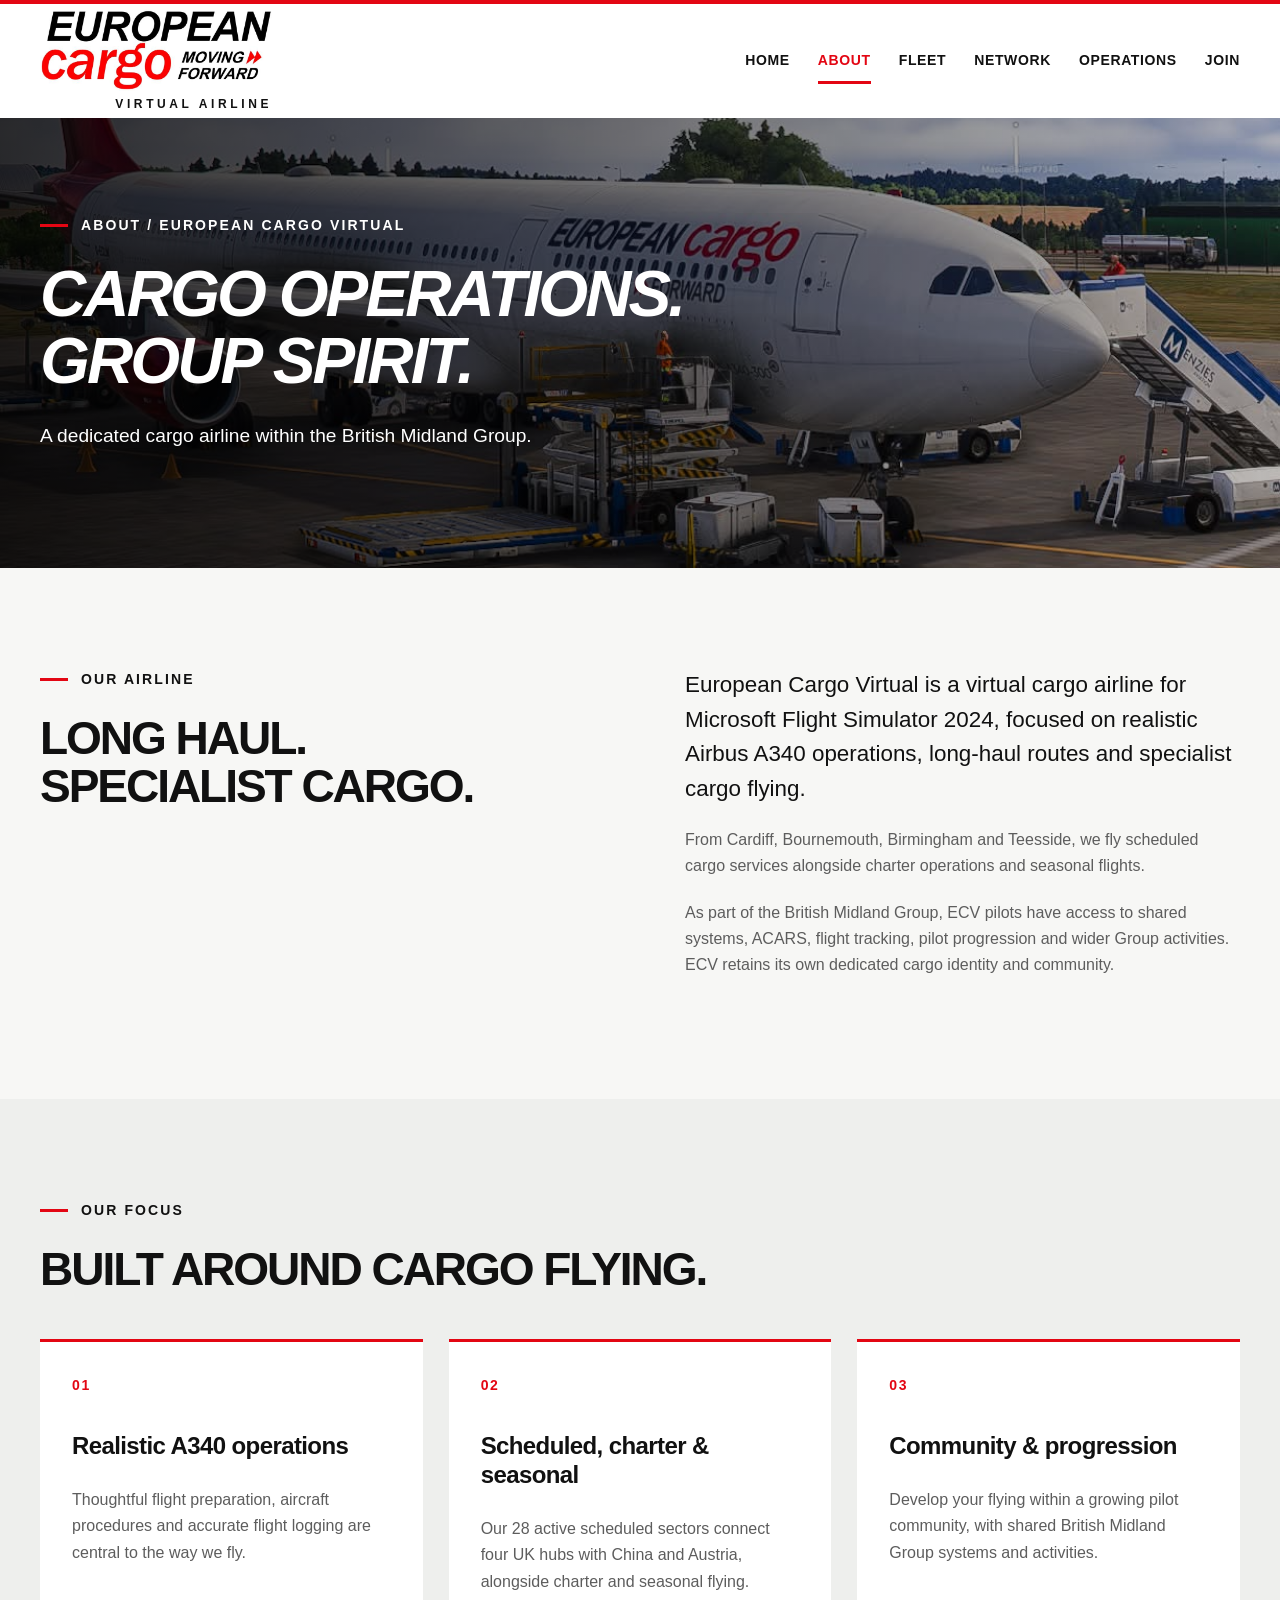
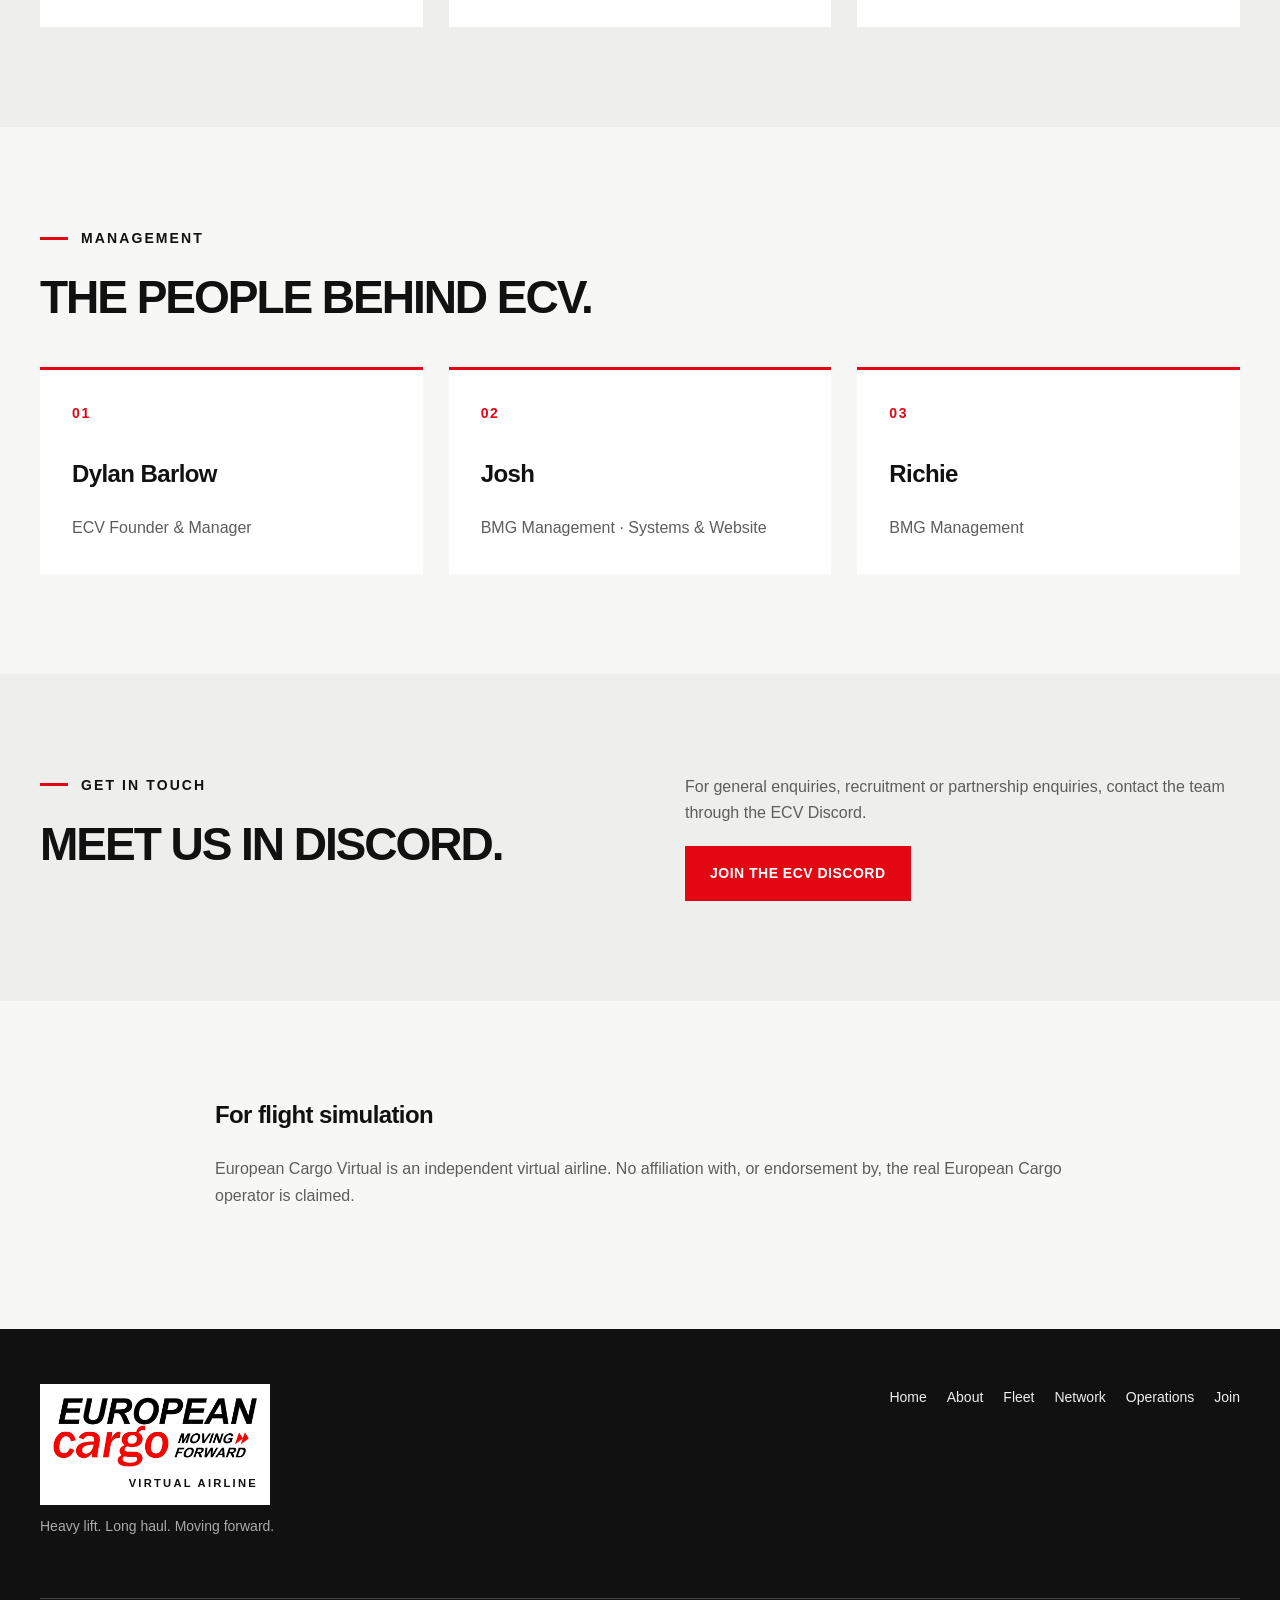
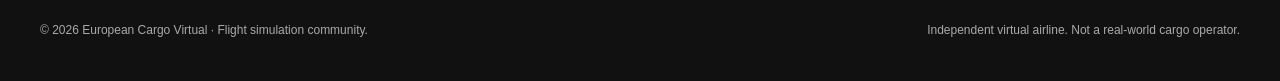
==== about.html @ 7c9b23b4 "Publish ECV recruitment, management and active operating details" ====
<!doctype html>
<html lang="en"><head><meta charset="utf-8"><meta name="viewport" content="width=device-width, initial-scale=1"><meta name="theme-color" content="#E30613"><meta name="description" content="About at European Cargo Virtual. Explore our cargo flight simulation community."><title>About | European Cargo Virtual</title><link rel="stylesheet" href="assets/css/main.css?v=1.3"><script src="assets/js/main.js" defer></script></head><body><a class="skip-link" href="#main">Skip to content</a><header class="site-header"><div class="container header-inner"><a class="brand" href="index.html" aria-label="European Cargo Virtual home"><img src="assets/images/logo.jpg" width="800" height="281" alt="European Cargo — Moving Forward"><span>VIRTUAL AIRLINE</span></a><button class="menu-toggle" type="button" aria-expanded="false" aria-controls="main-nav">Menu <span aria-hidden="true">☰</span></button><nav id="main-nav" aria-label="Main navigation"><ul><li><a href="index.html">Home</a></li><li><a href="about.html" aria-current="page">About</a></li><li><a href="fleet.html">Fleet</a></li><li><a href="network.html">Network</a></li><li><a href="operations.html">Operations</a></li><li><a href="join.html">Join</a></li></ul></nav></div></header><main id="main"><section class="page-hero stand-side"><div class="container"><p class="eyebrow">About / European Cargo Virtual</p><h1>CARGO OPERATIONS.<br>GROUP SPIRIT.</h1><p>A dedicated cargo airline within the British Midland Group.</p></div></section><section class="section container intro"><div><p class="eyebrow">Our airline</p><h2>LONG HAUL.<br>SPECIALIST CARGO.</h2></div><div><p class="lead">European Cargo Virtual is a virtual cargo airline for Microsoft Flight Simulator 2024, focused on realistic Airbus A340 operations, long-haul routes and specialist cargo flying.</p><p>From Cardiff, Bournemouth, Birmingham and Teesside, we fly scheduled cargo services alongside charter operations and seasonal flights.</p><p>As part of the British Midland Group, ECV pilots have access to shared systems, ACARS, flight tracking, pilot progression and wider Group activities. ECV retains its own dedicated cargo identity and community.</p></div></section><section class="section muted"><div class="container"><p class="eyebrow">Our focus</p><h2>BUILT AROUND CARGO FLYING.</h2><div class="cards"><article class="card"><span class="number">01</span><h3>Realistic A340 operations</h3><p>Thoughtful flight preparation, aircraft procedures and accurate flight logging are central to the way we fly.</p></article><article class="card"><span class="number">02</span><h3>Scheduled, charter & seasonal</h3><p>Our 28 active scheduled sectors connect four UK hubs with China and Austria, alongside charter and seasonal flying.</p></article><article class="card"><span class="number">03</span><h3>Community & progression</h3><p>Develop your flying within a growing pilot community, with shared British Midland Group systems and activities.</p></article></div></div></section><section class="section container"><p class="eyebrow">Management</p><h2>THE PEOPLE BEHIND ECV.</h2><div class="cards"><article class="card"><span class="number">01</span><h3>Dylan Barlow</h3><p>ECV Founder & Manager</p></article><article class="card"><span class="number">02</span><h3>Josh</h3><p>BMG Management · Systems & Website</p></article><article class="card"><span class="number">03</span><h3>Richie</h3><p>BMG Management</p></article></div></section><section class="section muted"><div class="container intro"><div><p class="eyebrow">Get in touch</p><h2>MEET US IN DISCORD.</h2></div><div><p>For general enquiries, recruitment or partnership enquiries, contact the team through the ECV Discord.</p><a class="button" href="https://discord.gg/XrmaPKMmn" target="_blank" rel="noopener noreferrer">Join the ECV Discord</a></div></div></section><section class="section container narrow"><h3>For flight simulation</h3><p>European Cargo Virtual is an independent virtual airline. No affiliation with, or endorsement by, the real European Cargo operator is claimed.</p></section></main><footer><div class="container footer-main"><div><a class="footer-brand" href="index.html"><img src="assets/images/logo.jpg" width="800" height="281" alt="European Cargo — Moving Forward"><span>VIRTUAL AIRLINE</span></a><p>Heavy lift. Long haul. Moving forward.</p></div><nav aria-label="Footer navigation"><ul><li><a href="index.html">Home</a></li><li><a href="about.html" aria-current="page">About</a></li><li><a href="fleet.html">Fleet</a></li><li><a href="network.html">Network</a></li><li><a href="operations.html">Operations</a></li><li><a href="join.html">Join</a></li></ul></nav></div><div class="container footer-bottom"><p>© <span data-year>2026</span> European Cargo Virtual · Flight simulation community.</p><p>Independent virtual airline. Not a real-world cargo operator.</p></div></footer></body></html>
---- assets/css/main.css ----
:root{--red:#e30613;--ink:#111;--graphite:#292929;--paper:#f7f7f5;--line:#dededc;--muted:#5d5d5d}*{box-sizing:border-box}html{scroll-behavior:smooth}body{margin:0;background:var(--paper);color:var(--ink);font-family:Arial,Helvetica,sans-serif;font-size:1rem;line-height:1.65}img{display:block;max-width:100%;height:auto}a{color:inherit;text-decoration:none}button,input{font:inherit}a,button,input,summary{-webkit-tap-highlight-color:transparent}a:focus-visible,button:focus-visible,input:focus-visible,summary:focus-visible{outline:3px solid var(--red);outline-offset:6px}.container{width:min(1200px,calc(100% - 80px));margin-inline:auto}.site-header{background:white;border-top:4px solid var(--red);position:relative;z-index:10}.header-inner{display:flex;align-items:center;justify-content:space-between;gap:32px;min-height:114px}.brand{width:232px;flex-shrink:0}.brand img{width:100%}.brand span{display:block;font-size:.75rem;letter-spacing:.3em;text-align:right;line-height:1.4;margin-top:5px;font-weight:700}nav ul{display:flex;gap:28px;list-style:none;margin:0;padding:0}#main-nav a{display:block;font-weight:700;text-transform:uppercase;font-size:.875rem;letter-spacing:.045em;padding:20px 0;position:relative}#main-nav a[aria-current],#main-nav a:hover{color:var(--red)}#main-nav a[aria-current]:after{content:'';position:absolute;bottom:9px;left:0;right:0;height:3px;background:var(--red)}.menu-toggle{display:none}.skip-link{position:absolute;top:-100px;left:20px;background:white;color:var(--ink);padding:10px;z-index:99}.skip-link:focus{top:10px}.hero{min-height:670px;position:relative;color:white;display:flex;align-items:center;background:linear-gradient(90deg,rgba(0,0,0,.79) 0%,rgba(0,0,0,.46) 40%,rgba(0,0,0,.08) 100%),url('../images/stand-side.png') center 52%/cover}.hero-content{padding-block:70px}.eyebrow{text-transform:uppercase;font-size:.875rem;font-weight:700;letter-spacing:.15em;line-height:1.6;margin:0 0 25px;display:flex;align-items:center;gap:13px}.eyebrow:before{content:'';width:28px;height:3px;background:var(--red);flex-shrink:0}h1,h2,h3{font-family:'Arial Narrow',Arial,Helvetica,sans-serif;font-weight:900;line-height:1.04;margin:0 0 26px;letter-spacing:-.045em}h1{font-size:clamp(3rem,6.9vw,6.5rem);font-style:italic}h1 span{color:var(--red)}h2{font-size:clamp(2rem,3.6vw,3.35rem)}h3{font-size:1.5rem;letter-spacing:-.025em;line-height:1.2}p{margin:0 0 20px}.hero-content>p:not(.eyebrow){font-size:1.25rem}.actions{display:flex;gap:14px;flex-wrap:wrap;margin-top:30px}.button{display:inline-flex;align-items:center;justify-content:center;background:var(--red);border:2px solid var(--red);color:white;padding:14px 23px;font-size:.875rem;letter-spacing:.035em;font-weight:700;text-transform:uppercase;min-height:50px;transition:background .2s,border-color .2s}.button:hover{background:#b90510;border-color:#b90510}.button.outline{background:transparent;border-color:white}.button.outline:hover{background:white;color:var(--ink)}.button.secondary{background:transparent;color:var(--ink);border-color:var(--ink)}.button.secondary:hover{background:var(--ink);color:white}.button.text{color:var(--ink);background:none;border:0;border-bottom:2px solid var(--red);padding:9px 0;justify-content:flex-start}.button.text:hover{color:var(--red)}.button.light{background:white;color:var(--ink);border-color:white}.button.light:hover{background:var(--red);border-color:var(--red);color:white}.hero-caption{position:absolute;right:40px;bottom:25px;letter-spacing:.12em;font-size:.75rem;font-weight:700}.ops-strip{background:var(--ink);color:white}.ops-strip .container{display:grid;grid-template-columns:repeat(4,1fr)}.ops-strip span{padding:23px 18px;border-right:1px solid #3b3b3b;font-size:.8rem;font-weight:700;letter-spacing:.09em;text-align:center}.ops-strip span:first-child{color:#ff4b55;border-left:1px solid #3b3b3b}.section{padding-block:100px}.intro{display:grid;grid-template-columns:1fr 1fr;gap:90px}.lead{font-size:1.4rem;line-height:1.55;color:var(--ink)}.intro p:not(.eyebrow),.feature-copy p:not(.eyebrow),.network-preview p:not(.eyebrow){max-width:550px}.intro p:not(.lead):not(.eyebrow),.feature-copy p:not(.eyebrow),.network-preview p:not(.eyebrow){color:var(--muted)}.feature{display:grid;grid-template-columns:1fr 1fr;background:white}.feature-image{min-height:500px;overflow:hidden}.feature-image img{height:100%;width:100%;object-fit:cover}.feature-copy{padding:75px clamp(30px,5vw,90px);align-self:center}.feature.reverse .feature-image{order:2}.feature.reverse .feature-copy{order:1}.network-preview{display:grid;grid-template-columns:1fr 1fr;gap:75px;align-items:center}.network-panel{background:var(--ink);color:white;min-height:330px;padding:45px;position:relative;overflow:hidden;border-bottom:6px solid var(--red)}.route-kicker{font-size:.75rem;font-weight:700;letter-spacing:.13em;color:#ddd}.route-line{display:flex;align-items:center;gap:18px;padding-block:50px 30px}.route-line b{font-size:1.25rem}.track{height:2px;background:var(--red);flex:1;position:relative}.track:before,.track:after{content:'';position:absolute;width:9px;height:9px;background:var(--red);top:-3px}.track:before{left:0}.track:after{right:0}.network-panel p{color:#d0d0d0!important;font-size:1.05rem}.small{font-size:.875rem}.stats{padding:65px 0;background:var(--paper)}.stats .container{display:grid;grid-template-columns:repeat(4,1fr);gap:25px}.stats .container>div{border-left:2px solid var(--red);padding-left:25px}.stats strong{display:block;font-size:2.7rem;line-height:1.2;letter-spacing:-.045em}.stats span{font-size:.875rem;color:var(--muted)}.stats>p{font-size:.8rem;text-align:center;margin:30px 30px 0;color:var(--muted)}.recruit{background:linear-gradient(90deg,rgba(0,0,0,.88),rgba(0,0,0,.52)),url('../images/night-taxi.png') center 55%/cover;color:white;padding:100px 0}.recruit h2{font-size:clamp(2.5rem,4.5vw,4.5rem)}.recruit p:not(.eyebrow){max-width:470px;color:#ddd}.recruit .button{margin-top:12px}footer{background:var(--ink);color:#eee;padding:55px 0 20px}.footer-main{display:flex;justify-content:space-between;gap:40px;padding-bottom:40px}.footer-brand{font-weight:900;font-style:italic;font-size:1.25rem}.footer-brand span{color:#ff4b55;font-style:normal;font-size:.75rem;letter-spacing:.12em}.footer-main p{font-size:.875rem;color:#aaa;margin-top:10px}.footer-main nav ul{gap:20px;flex-wrap:wrap}.footer-main nav a{font-size:.875rem}.footer-main nav a:hover{text-decoration:underline}.footer-bottom{border-top:1px solid #444;padding-top:22px;display:flex;justify-content:space-between;gap:30px;font-size:.75rem;color:#aaa}.page-hero{color:white;min-height:450px;display:flex;align-items:center;background:linear-gradient(90deg,rgba(0,0,0,.82),rgba(0,0,0,.25)),url('../images/stand-side.png') center/cover}.page-hero .container{padding-block:65px}.page-hero h1{font-size:clamp(2.7rem,5vw,5rem)}.page-hero p:not(.eyebrow){max-width:540px;font-size:1.2rem}.page-hero.stand-overhead{background-image:linear-gradient(90deg,rgba(0,0,0,.8),rgba(0,0,0,.2)),url('../images/stand-overhead.png')}.page-hero.pushback{background-image:linear-gradient(90deg,rgba(0,0,0,.8),rgba(0,0,0,.25)),url('../images/pushback.png')}.page-hero.night-ramp{background-image:linear-gradient(90deg,rgba(0,0,0,.8),rgba(0,0,0,.25)),url('../images/night-ramp.png')}.muted{background:#eeefed}.cards{display:grid;grid-template-columns:repeat(3,1fr);gap:26px;margin-top:45px}.card{padding:32px;background:white;border-top:3px solid var(--red)}.number{display:block;font-size:.875rem;letter-spacing:.12em;color:var(--red);font-weight:700;margin-bottom:35px}.card p{margin:0;color:var(--muted)}.narrow{max-width:850px}.narrow p{color:var(--muted)}.specs{margin:30px 0 0;border-top:1px solid var(--line)}.specs>div{display:grid;grid-template-columns:1fr 1.3fr;gap:18px;border-bottom:1px solid var(--line);padding:15px 0}.specs dt{font-weight:700}.specs dd{margin:0;color:var(--muted)}.gallery{display:grid;grid-template-columns:1fr 1fr;gap:32px;margin-top:40px}.gallery figure{margin:0}.gallery img{width:100%;height:310px;object-fit:cover}.gallery figcaption{font-size:.875rem;border-bottom:1px solid #ccc;padding:15px 0;color:var(--muted)}.section-heading{max-width:650px}.accordions{margin-top:35px;border-top:1px solid var(--line)}details{border-bottom:1px solid var(--line);padding:20px 0}summary{cursor:pointer;font-weight:700;padding:4px 0}details p{margin:20px 0 5px}.checklist{border:0;padding:0;margin:30px 0}.checklist legend{font-weight:700;margin-bottom:18px}.checklist label{display:flex;align-items:flex-start;gap:14px;margin:0 0 18px}.checklist input{accent-color:var(--red);width:20px;height:20px;flex-shrink:0;margin-top:4px}.notice{padding:25px;border-left:4px solid var(--red);background:#eaeae7}.notice p{font-size:.9375rem;margin:10px 0 0}.menu-toggle{background:white;border:1px solid var(--line);padding:10px 14px;font-weight:700}.menu-toggle span{margin-left:10px}@media(min-width:1700px){.hero{min-height:760px}}@media(max-width:1100px){nav ul{gap:18px}.brand{width:200px}.intro{gap:45px}.network-preview{gap:40px}.footer-main{flex-direction:column}.hero{min-height:620px}}@media(max-width:900px){.container{width:calc(100% - 48px)}.header-inner{min-height:100px;flex-wrap:wrap;gap:0;padding-block:14px}.brand{width:185px}.menu-toggle{display:block}#main-nav{width:100%;padding-top:16px}#main-nav ul{display:grid;grid-template-columns:repeat(3,1fr);gap:0 25px}#main-nav a{padding:12px 0}#main-nav a[aria-current]:after{bottom:4px}.js #main-nav{display:none}.js #main-nav.is-open{display:block}.hero{min-height:590px}.hero h1{font-size:4.7rem}.hero-content{padding-block:60px}.hero-caption{right:24px;font-size:.65rem}.ops-strip span{padding:18px 10px;font-size:.7rem}.section{padding-block:70px}.intro,.network-preview{grid-template-columns:1fr;gap:30px}.feature{grid-template-columns:1fr}.feature-image{min-height:0;height:420px}.feature-copy{padding:55px 24px}.feature.reverse .feature-image{order:0}.feature.reverse .feature-copy{order:1}.cards{gap:16px}.card{padding:25px}.stats .container{grid-template-columns:repeat(2,1fr);gap:30px}.page-hero{min-height:400px}.gallery img{height:230px}.footer-bottom{flex-direction:column;gap:0}.recruit{padding:75px 0}}@media(max-width:600px){.container{width:calc(100% - 36px)}.hero{background-position:62% center;min-height:620px;background-image:linear-gradient(90deg,rgba(0,0,0,.82),rgba(0,0,0,.42)),url('../images/stand-side.png')}.hero h1{font-size:clamp(2.75rem,12vw,4.5rem)}.eyebrow{font-size:.75rem;letter-spacing:.1em}.hero-content>p:not(.eyebrow){font-size:1.1rem}.hero-caption{left:18px;right:auto}.actions{gap:12px}.button{font-size:.75rem;padding:13px 17px}.ops-strip .container{grid-template-columns:1fr 1fr}.ops-strip span:nth-child(3){border-left:1px solid #3b3b3b}.ops-strip span{font-size:.65rem}.section{padding-block:55px}.lead{font-size:1.2rem}.feature-image{height:300px}.feature-copy{padding:45px 18px}.cards,.gallery{grid-template-columns:1fr}.card{padding:30px}.number{margin-bottom:22px}.network-panel{padding:28px;min-height:280px}.route-line{gap:12px}.route-line b{font-size:1rem}.stats{padding:45px 0}.stats strong{font-size:2.2rem}.stats .container>div{padding-left:15px}.stats span{font-size:.8rem}.page-hero{min-height:390px}.page-hero h1{font-size:clamp(2.5rem,10vw,3.5rem)}.page-hero .container{padding-block:50px}.page-hero p:not(.eyebrow){font-size:1.05rem}.gallery img{height:260px}.footer-main nav ul{display:grid;grid-template-columns:repeat(3,1fr)}.specs>div{grid-template-columns:1fr;gap:3px}.recruit{background-position:60% center}.brand{width:165px}.header-inner{min-height:92px}}@media(prefers-reduced-motion:reduce){html{scroll-behavior:auto}*,*:before,*:after{transition:none!important}}
.footer-brand{display:block;width:230px;background:white;padding:12px}.footer-brand img{width:100%;height:auto}.footer-brand span{display:block;color:#111;text-align:right;font-size:.7rem;letter-spacing:.2em;margin-top:6px}
.table-scroll{overflow-x:auto;margin:30px 0;outline-offset:4px}table{border-collapse:collapse;width:100%;min-width:580px;background:white;text-align:left}caption{text-align:left;font-weight:700;padding:14px 0}th,td{padding:14px 18px;border-bottom:1px solid var(--line)}thead{background:var(--ink);color:white}tbody th{color:var(--red)}tbody tr:nth-child(even){background:#f4f4f2}.hub-schedule{margin-top:55px;scroll-margin-top:25px}.schedule-nav{display:flex;flex-wrap:wrap;gap:12px;margin-top:30px}.schedule-nav a{border-bottom:2px solid var(--red);padding:10px 14px;background:white;font-weight:700}.card ul{padding-left:20px}.card li{margin-bottom:8px}

.requirements{padding-left:22px;margin:0}.requirements li{padding:8px 0;border-bottom:1px solid var(--line)}.join-steps{list-style:none;counter-reset:joining;padding:0;margin:40px 0 0;display:grid;grid-template-columns:repeat(3,1fr);gap:24px}.join-steps li{counter-increment:joining;background:white;padding:30px;border-top:3px solid var(--red)}.join-steps li:before{content:counter(joining,decimal-leading-zero);display:block;color:var(--red);font-weight:700;margin-bottom:24px}.join-steps p{margin:0;color:var(--muted)}.inline-link{color:#b90510;text-decoration:underline}@media(max-width:900px){.join-steps{grid-template-columns:repeat(2,1fr)}}@media(max-width:600px){.join-steps{grid-template-columns:1fr}}
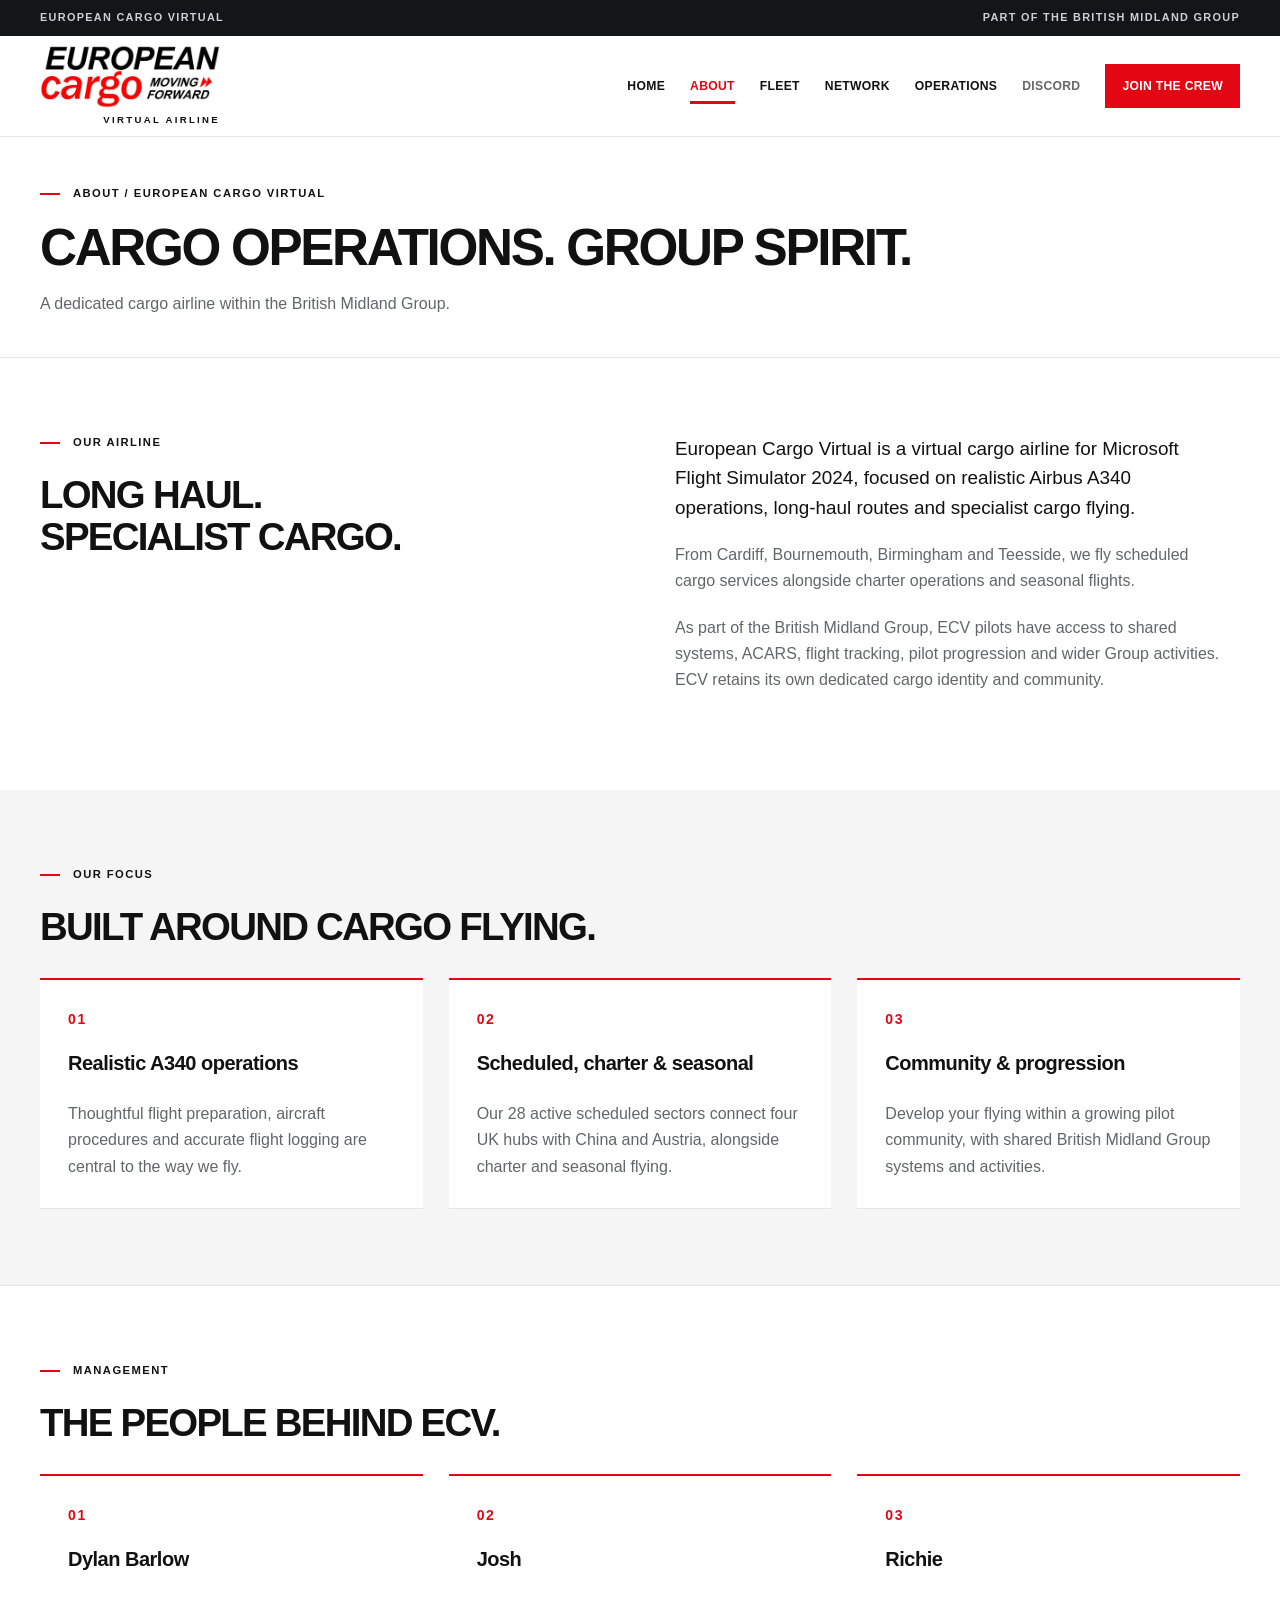
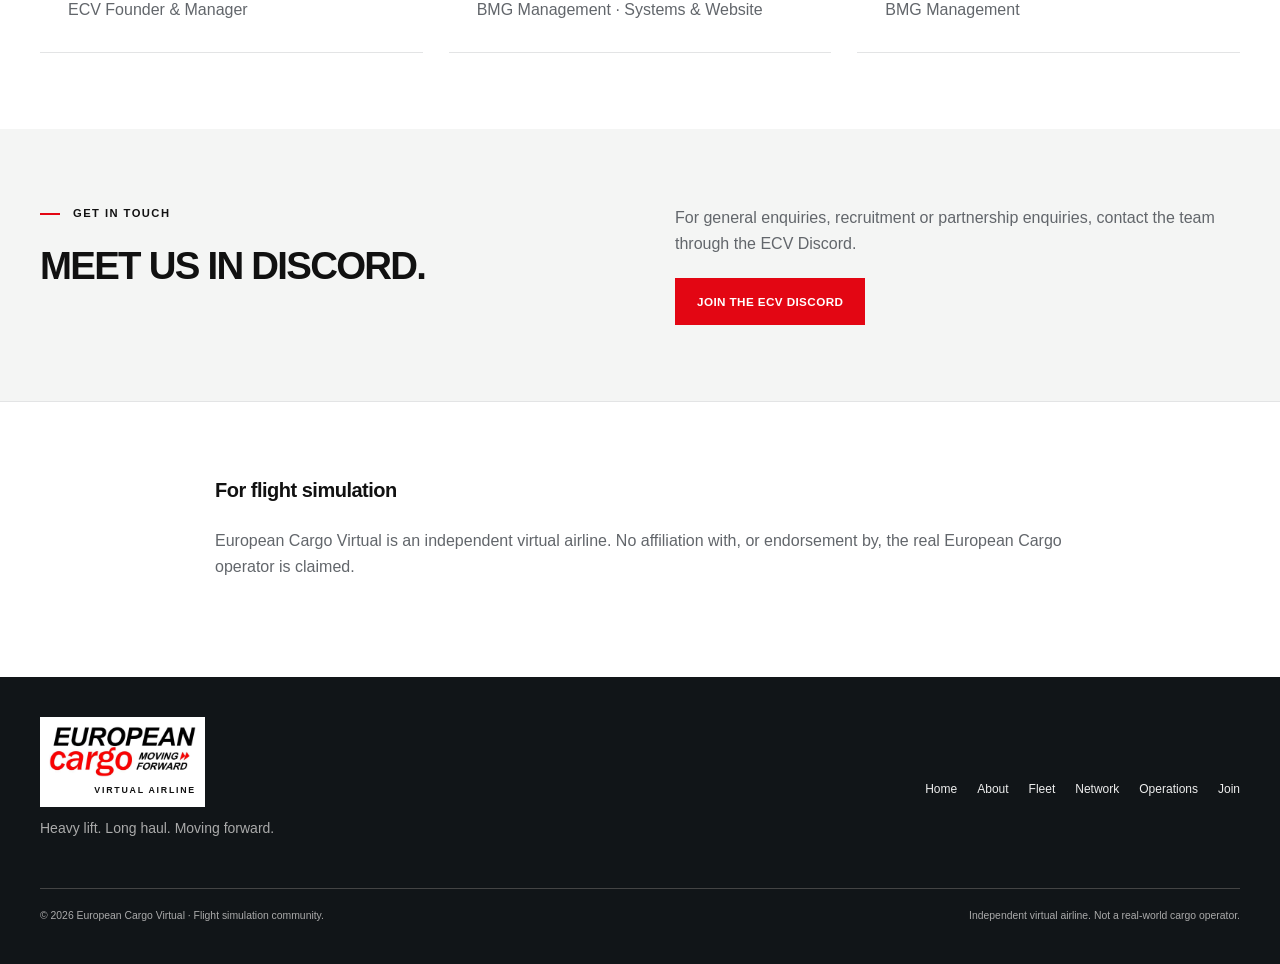
==== commit 6d6e4d16: "Redesign ECV with cargo operator identity and flight deck details" ====
--- a/about.html
+++ b/about.html
@@ -1,2 +1,2 @@
 <!doctype html>
-<html lang="en"><head><meta charset="utf-8"><meta name="viewport" content="width=device-width, initial-scale=1"><meta name="theme-color" content="#E30613"><meta name="description" content="About at European Cargo Virtual. Explore our cargo flight simulation community."><title>About | European Cargo Virtual</title><link rel="stylesheet" href="assets/css/main.css?v=1.3"><script src="assets/js/main.js" defer></script></head><body><a class="skip-link" href="#main">Skip to content</a><header class="site-header"><div class="container header-inner"><a class="brand" href="index.html" aria-label="European Cargo Virtual home"><img src="assets/images/logo.jpg" width="800" height="281" alt="European Cargo — Moving Forward"><span>VIRTUAL AIRLINE</span></a><button class="menu-toggle" type="button" aria-expanded="false" aria-controls="main-nav">Menu <span aria-hidden="true">☰</span></button><nav id="main-nav" aria-label="Main navigation"><ul><li><a href="index.html">Home</a></li><li><a href="about.html" aria-current="page">About</a></li><li><a href="fleet.html">Fleet</a></li><li><a href="network.html">Network</a></li><li><a href="operations.html">Operations</a></li><li><a href="join.html">Join</a></li></ul></nav></div></header><main id="main"><section class="page-hero stand-side"><div class="container"><p class="eyebrow">About / European Cargo Virtual</p><h1>CARGO OPERATIONS.<br>GROUP SPIRIT.</h1><p>A dedicated cargo airline within the British Midland Group.</p></div></section><section class="section container intro"><div><p class="eyebrow">Our airline</p><h2>LONG HAUL.<br>SPECIALIST CARGO.</h2></div><div><p class="lead">European Cargo Virtual is a virtual cargo airline for Microsoft Flight Simulator 2024, focused on realistic Airbus A340 operations, long-haul routes and specialist cargo flying.</p><p>From Cardiff, Bournemouth, Birmingham and Teesside, we fly scheduled cargo services alongside charter operations and seasonal flights.</p><p>As part of the British Midland Group, ECV pilots have access to shared systems, ACARS, flight tracking, pilot progression and wider Group activities. ECV retains its own dedicated cargo identity and community.</p></div></section><section class="section muted"><div class="container"><p class="eyebrow">Our focus</p><h2>BUILT AROUND CARGO FLYING.</h2><div class="cards"><article class="card"><span class="number">01</span><h3>Realistic A340 operations</h3><p>Thoughtful flight preparation, aircraft procedures and accurate flight logging are central to the way we fly.</p></article><article class="card"><span class="number">02</span><h3>Scheduled, charter & seasonal</h3><p>Our 28 active scheduled sectors connect four UK hubs with China and Austria, alongside charter and seasonal flying.</p></article><article class="card"><span class="number">03</span><h3>Community & progression</h3><p>Develop your flying within a growing pilot community, with shared British Midland Group systems and activities.</p></article></div></div></section><section class="section container"><p class="eyebrow">Management</p><h2>THE PEOPLE BEHIND ECV.</h2><div class="cards"><article class="card"><span class="number">01</span><h3>Dylan Barlow</h3><p>ECV Founder & Manager</p></article><article class="card"><span class="number">02</span><h3>Josh</h3><p>BMG Management · Systems & Website</p></article><article class="card"><span class="number">03</span><h3>Richie</h3><p>BMG Management</p></article></div></section><section class="section muted"><div class="container intro"><div><p class="eyebrow">Get in touch</p><h2>MEET US IN DISCORD.</h2></div><div><p>For general enquiries, recruitment or partnership enquiries, contact the team through the ECV Discord.</p><a class="button" href="https://discord.gg/XrmaPKMmn" target="_blank" rel="noopener noreferrer">Join the ECV Discord</a></div></div></section><section class="section container narrow"><h3>For flight simulation</h3><p>European Cargo Virtual is an independent virtual airline. No affiliation with, or endorsement by, the real European Cargo operator is claimed.</p></section></main><footer><div class="container footer-main"><div><a class="footer-brand" href="index.html"><img src="assets/images/logo.jpg" width="800" height="281" alt="European Cargo — Moving Forward"><span>VIRTUAL AIRLINE</span></a><p>Heavy lift. Long haul. Moving forward.</p></div><nav aria-label="Footer navigation"><ul><li><a href="index.html">Home</a></li><li><a href="about.html" aria-current="page">About</a></li><li><a href="fleet.html">Fleet</a></li><li><a href="network.html">Network</a></li><li><a href="operations.html">Operations</a></li><li><a href="join.html">Join</a></li></ul></nav></div><div class="container footer-bottom"><p>© <span data-year>2026</span> European Cargo Virtual · Flight simulation community.</p><p>Independent virtual airline. Not a real-world cargo operator.</p></div></footer></body></html>+<html lang="en"><head><meta charset="utf-8"><meta name="viewport" content="width=device-width, initial-scale=1"><meta name="theme-color" content="#E30613"><meta name="description" content="About at European Cargo Virtual. Explore our cargo flight simulation community."><title>About | European Cargo Virtual</title><link rel="stylesheet" href="assets/css/main.css?v=2.0"><script src="assets/js/main.js?v=2.0" defer></script><link rel="stylesheet" href="assets/css/operator.css?v=2.0"></head><body><a class="skip-link" href="#main">Skip to content</a><div class="group-bar"><div class="container"><span>EUROPEAN CARGO VIRTUAL</span><a href="about.html">PART OF THE BRITISH MIDLAND GROUP</a></div></div><header class="site-header"><div class="container header-inner"><a class="brand" href="index.html" aria-label="European Cargo Virtual home"><img src="assets/images/logo.jpg" width="800" height="281" alt="European Cargo — Moving Forward"><span>VIRTUAL AIRLINE</span></a><button class="menu-toggle" type="button" aria-expanded="false" aria-controls="main-nav">Menu <span aria-hidden="true">☰</span></button><nav id="main-nav" aria-label="Main navigation"><ul><li><a href="index.html">Home</a></li><li><a href="about.html" aria-current="page">About</a></li><li><a href="fleet.html">Fleet</a></li><li><a href="network.html">Network</a></li><li><a href="operations.html">Operations</a></li><li><a class="discord-nav" href="https://discord.gg/XrmaPKMmn" target="_blank" rel="noopener noreferrer">Discord</a></li><li><a class="join-nav" href="join.html">Join the crew</a></li></ul></nav></div></header><main id="main" class="inner-page"><section class="page-hero stand-side"><div class="container"><p class="eyebrow">About / European Cargo Virtual</p><h1>CARGO OPERATIONS. GROUP SPIRIT.</h1><p>A dedicated cargo airline within the British Midland Group.</p></div></section><section class="section container intro"><div><p class="eyebrow">Our airline</p><h2>LONG HAUL.<br>SPECIALIST CARGO.</h2></div><div><p class="lead">European Cargo Virtual is a virtual cargo airline for Microsoft Flight Simulator 2024, focused on realistic Airbus A340 operations, long-haul routes and specialist cargo flying.</p><p>From Cardiff, Bournemouth, Birmingham and Teesside, we fly scheduled cargo services alongside charter operations and seasonal flights.</p><p>As part of the British Midland Group, ECV pilots have access to shared systems, ACARS, flight tracking, pilot progression and wider Group activities. ECV retains its own dedicated cargo identity and community.</p></div></section><section class="section muted"><div class="container"><p class="eyebrow">Our focus</p><h2>BUILT AROUND CARGO FLYING.</h2><div class="cards"><article class="card"><span class="number">01</span><h3>Realistic A340 operations</h3><p>Thoughtful flight preparation, aircraft procedures and accurate flight logging are central to the way we fly.</p></article><article class="card"><span class="number">02</span><h3>Scheduled, charter & seasonal</h3><p>Our 28 active scheduled sectors connect four UK hubs with China and Austria, alongside charter and seasonal flying.</p></article><article class="card"><span class="number">03</span><h3>Community & progression</h3><p>Develop your flying within a growing pilot community, with shared British Midland Group systems and activities.</p></article></div></div></section><section class="section container"><p class="eyebrow">Management</p><h2>THE PEOPLE BEHIND ECV.</h2><div class="cards"><article class="card"><span class="number">01</span><h3>Dylan Barlow</h3><p>ECV Founder & Manager</p></article><article class="card"><span class="number">02</span><h3>Josh</h3><p>BMG Management · Systems & Website</p></article><article class="card"><span class="number">03</span><h3>Richie</h3><p>BMG Management</p></article></div></section><section class="section muted"><div class="container intro"><div><p class="eyebrow">Get in touch</p><h2>MEET US IN DISCORD.</h2></div><div><p>For general enquiries, recruitment or partnership enquiries, contact the team through the ECV Discord.</p><a class="button" href="https://discord.gg/XrmaPKMmn" target="_blank" rel="noopener noreferrer">Join the ECV Discord</a></div></div></section><section class="section container narrow"><h3>For flight simulation</h3><p>European Cargo Virtual is an independent virtual airline. No affiliation with, or endorsement by, the real European Cargo operator is claimed.</p></section></main><footer><div class="container footer-main"><div><a class="footer-brand" href="index.html"><img src="assets/images/logo.jpg" width="800" height="281" alt="European Cargo — Moving Forward"><span>VIRTUAL AIRLINE</span></a><p>Heavy lift. Long haul. Moving forward.</p></div><nav aria-label="Footer navigation"><ul><li><a href="index.html">Home</a></li><li><a href="about.html" aria-current="page">About</a></li><li><a href="fleet.html">Fleet</a></li><li><a href="network.html">Network</a></li><li><a href="operations.html">Operations</a></li><li><a href="join.html">Join</a></li></ul></nav></div><div class="container footer-bottom"><p>© <span data-year>2026</span> European Cargo Virtual · Flight simulation community.</p><p>Independent virtual airline. Not a real-world cargo operator.</p></div></footer></body></html>
--- a/assets/css/operator.css
+++ b/assets/css/operator.css
@@ -0,0 +1,4 @@
+:root{--paper:#fff;--line:#e3e4e5;--muted:#62666b}body{font-family:Arial,Helvetica,sans-serif;background:#fff;line-height:1.65}.container{width:min(1280px,calc(100% - 80px))}.group-bar{background:#131619;color:#cbd0d4;font-size:.68rem;letter-spacing:.12em;font-weight:700}.group-bar .container{display:flex;justify-content:space-between;padding-block:9px;gap:15px}.group-bar a:hover{color:white}.site-header{border-top:0;border-bottom:1px solid var(--line)}.header-inner{min-height:100px;gap:22px}.brand{width:180px}.brand span{font-size:.6rem;letter-spacing:.24em}.brand img{width:100%}#main-nav ul{gap:25px;align-items:center}#main-nav a{font-size:.76rem;letter-spacing:.025em;padding:17px 0}#main-nav .discord-nav{color:#666}#main-nav .join-nav{color:white;background:var(--red);padding:12px 17px}#main-nav .join-nav:hover{background:#b90510}#main-nav .join-nav:after{display:none}h1,h2,h3{font-style:normal;letter-spacing:-.045em}h1{font-size:clamp(3rem,4.8vw,4.8rem);line-height:1.02}h2{font-size:clamp(1.9rem,3vw,2.8rem);line-height:1.1}h3{font-size:1.25rem;letter-spacing:-.025em}.eyebrow{font-size:.7rem;letter-spacing:.13em;margin-bottom:22px}.eyebrow:before{width:20px;height:2px}.button{font-size:.73rem;min-height:46px;padding:12px 20px;letter-spacing:.035em}.actions{gap:12px;margin-top:25px}.section{padding-block:76px}.cargo-hero{padding:54px 0 44px;background:#f4f5f4}.cargo-hero-grid{display:grid;grid-template-columns:1fr 1.1fr;gap:40px;align-items:center}.hero-editorial{padding:16px 0}.hero-editorial h1{font-size:clamp(2.8rem,4.5vw,4.5rem);margin-bottom:24px}.hero-editorial h1 span{color:var(--red)}.hero-deck{font-size:1.4rem;line-height:1.4;font-weight:500;letter-spacing:-.03em;margin-bottom:20px}.hero-description{color:var(--muted);max-width:400px;font-size:.95rem}.hero-aircraft{margin:0;position:relative}.hero-aircraft img{width:100%;height:440px;object-fit:cover;object-position:52% center}.hero-aircraft:before{content:'';position:absolute;top:0;left:0;height:4px;width:60px;background:var(--red)}.hero-aircraft figcaption{display:flex;justify-content:space-between;gap:20px;padding:13px 0 0;font-size:.61rem;font-weight:700;letter-spacing:.1em;color:#555}.flight-facts{border-bottom:1px solid var(--line);background:white}.flight-facts .container{display:grid;grid-template-columns:repeat(4,1fr)}.flight-facts .container>div{padding:28px 25px;border-right:1px solid var(--line);display:flex;flex-direction:column;gap:3px}.flight-facts .container>div:first-child{padding-left:0}.flight-facts strong{font-size:1.6rem;line-height:1.3;letter-spacing:-.04em}.flight-facts span{font-size:.75rem;color:var(--muted)}.editorial-heading{display:grid;grid-template-columns:1.2fr 1fr;align-items:end;gap:65px;margin-bottom:32px}.editorial-heading h2{margin-bottom:0}.editorial-heading>p{margin:0;color:var(--muted);font-size:.95rem;max-width:440px}.network-board{display:grid;grid-template-columns:1fr 1.55fr;border:1px solid var(--line)}.hub-board{padding:30px;background:#f4f5f4}.board-label{display:block;letter-spacing:.1em;font-size:.65rem;font-weight:700;margin-bottom:22px;color:#666}.hub-board>div{display:grid;grid-template-columns:80px 1fr;gap:20px;padding:11px 0;border-top:1px solid #d9dcde;align-items:center}.hub-board b{font-family:Consolas,monospace;font-size:1.25rem;letter-spacing:.03em}.hub-board>div span{font-size:.9rem;color:#555}.connection-board{background:#171b1f;color:white;padding:30px 40px}.connection-board .board-label{color:#9ea7b0}.connection-board h3{font-size:1.8rem;line-height:1.2;margin-bottom:16px}.connection-board>p{font-size:.85rem;color:#b7bec5}.connection-rule{display:flex;align-items:center;gap:13px;margin:30px 0 25px}.connection-rule:before,.connection-rule:after{content:'';height:1px;flex:1;background:#d42b35}.connection-rule i{width:6px;height:6px;background:var(--red);display:block}.connection-rule span{font-size:.65rem;letter-spacing:.12em}.sector-heading{display:flex;justify-content:space-between;align-items:center;margin:32px 0 15px}.sector-heading h3{margin:0;font-size:.95rem}.sector-heading>span{font-size:.61rem;color:var(--muted);letter-spacing:.08em}.sector-grid{display:grid;grid-template-columns:repeat(3,1fr);gap:18px}.sector-card{border:1px solid var(--line);padding:22px;transition:border-color .2s}.sector-card:hover{border-color:var(--red)}.sector-meta,.sector-duration{display:flex;justify-content:space-between;gap:10px}.sector-meta{font-size:.63rem;letter-spacing:.06em;color:#777}.sector-meta>span:first-child{color:var(--red);font-weight:700}.airport-pair{display:flex;align-items:center;gap:20px;margin-top:18px}.airport-pair strong{font-family:Consolas,monospace;font-size:1.7rem;letter-spacing:-.06em}.sector-rule{flex:1;height:1px;background:#bbb}.sector-cities{display:flex;justify-content:space-between;gap:10px;color:#777;font-size:.75rem}.sector-duration{border-top:1px solid var(--line);margin-top:20px;padding-top:14px;font-size:.8rem;font-weight:700}.sector-duration span{font-size:.7rem;color:#777;font-weight:400}.fleet-showcase{background:#f3f4f3;padding:65px 0}.fleet-showcase-grid{display:grid;grid-template-columns:1.2fr 1fr;gap:65px;align-items:center}.fleet-visual{position:relative}.fleet-visual img{width:100%;height:400px;object-fit:cover}.image-tag{position:absolute;bottom:0;left:0;background:#171b1f;color:white;padding:11px 18px;font-size:.6rem;letter-spacing:.1em}.fleet-editorial>p:not(.eyebrow){color:var(--muted);font-size:.94rem}.compact-specs{margin:25px 0;font-size:.8rem}.compact-specs>div{padding:12px 0;border-top:1px solid #d7dadd;display:flex;justify-content:space-between;gap:20px}.compact-specs dt{color:#777}.compact-specs dd{font-weight:700;margin:0;text-align:right}.acars-home{display:grid;grid-template-columns:1fr 1fr;gap:100px;align-items:center}.acars-home>div>p:not(.eyebrow){max-width:420px;color:var(--muted);font-size:.95rem}.workflow-board{border:1px solid var(--line);background:#fafbfa}.board-title{display:flex;justify-content:space-between;padding:17px 23px;background:#171b1f;color:white;font-size:.65rem;font-weight:700;letter-spacing:.08em}.board-title span:last-child{color:#abb1b8}.workflow-board ol{list-style:none;margin:0;padding:0 25px}.workflow-board li{display:flex;gap:25px;padding:23px 0;border-bottom:1px solid var(--line)}.workflow-board li:last-child{border:0}.workflow-board li>span{font-family:Consolas,monospace;font-size:1.1rem;color:var(--red)}.workflow-board h3{font-size:1rem;margin-bottom:6px}.workflow-board p{font-size:.83rem;color:var(--muted);margin:0}.crew-invite{background:#181c20;color:white;padding:55px 0;border-top:4px solid var(--red)}.crew-invite .container{display:grid;grid-template-columns:1.5fr 1fr;gap:50px;align-items:center}.crew-invite h2{font-size:2.3rem;margin-bottom:15px}.crew-invite p:not(.eyebrow){color:#b6bec5;max-width:530px;font-size:.9rem;margin:0}.crew-invite .container>div:last-child{text-align:right}.crew-invite .container>div:last-child p{font-size:.7rem;margin-top:15px}.page-hero{min-height:0;background:none!important;color:var(--ink);border-bottom:1px solid var(--line)}.page-hero .container{padding-block:48px 40px;position:relative}.page-hero h1{font-size:clamp(2.2rem,4vw,3.5rem);line-height:1.07;margin-bottom:15px}.page-hero h1 br{display:none}.page-hero h1 br:after{content:' '}.page-hero p:not(.eyebrow){color:var(--muted);font-size:1rem;max-width:680px;margin-bottom:0}.page-hero .eyebrow{margin-bottom:18px}.inner-page .intro{gap:70px}.inner-page .intro p.lead{font-size:1.18rem}.inner-page .card{border-top:2px solid var(--red);padding:28px;border-bottom:1px solid var(--line)}.inner-page .cards{margin-top:30px}.inner-page .number{margin-bottom:20px}.inner-page .muted{background:#f4f5f4}.inner-page .feature-image{min-height:350px}.inner-page .feature-copy{padding:45px 55px}.inner-page .feature-copy h2{font-size:2.3rem}.inner-page .gallery img{height:270px}.inner-page .section:has(+.section.container){border-bottom:1px solid var(--line)}.compact-recruit{padding:45px 0;background:#181c20}.compact-recruit h2{font-size:2.3rem}.compact-recruit h2 br{display:none}.compact-recruit h2 br:after{content:' '}.compact-recruit p:not(.eyebrow){max-width:650px;font-size:.9rem}.compact-recruit .eyebrow{margin-bottom:15px}.join-steps{gap:18px}.join-steps li{padding:25px}.join-steps li h3{font-size:1.15rem}.join-steps li p{font-size:.9rem}.requirements{font-size:.95rem}.table-scroll table{font-size:.88rem}.table-scroll th,.table-scroll td{padding:12px 18px}.table-scroll caption{font-size:.8rem}.schedule-nav a{font-size:.8rem}.hub-schedule{margin-top:40px}.variant-controls{display:flex;gap:12px;flex-wrap:wrap}.variant-controls button{padding:13px 24px;border:1px solid #ccc;background:white;cursor:pointer;font-weight:700}.variant-controls button[aria-pressed=true]{background:#171b1f;color:white;border-color:#171b1f;border-bottom:3px solid var(--red)}.variant-result{padding:28px;border:1px solid var(--line);margin-top:18px;background:#f6f7f6;max-width:750px}.variant-result p{color:var(--muted);font-size:.95rem}.variant-result>span{font-size:.65rem;font-weight:700;letter-spacing:.1em;color:#777}footer{background:#111518;padding-top:40px}.footer-brand{width:165px;padding:9px}.footer-brand span{font-size:.55rem}.footer-main{align-items:center;padding-bottom:28px}.footer-main nav a{font-size:.75rem}.footer-bottom{font-size:.65rem;padding-top:18px}
+@media(max-width:1100px){#main-nav ul{gap:17px}.brand{width:160px}.cargo-hero-grid{gap:25px}.hero-aircraft img{height:400px}.fleet-showcase-grid{gap:35px}.acars-home{gap:50px}.hero-editorial h1{font-size:3.2rem}}
+@media(max-width:900px){.container{width:calc(100% - 48px)}.header-inner{min-height:90px;padding-block:12px}.brand{width:165px}#main-nav ul{grid-template-columns:repeat(3,1fr);align-items:center;gap:10px 20px}#main-nav .join-nav{text-align:center}.cargo-hero{padding:35px 0}.cargo-hero-grid{grid-template-columns:1fr 1fr}.hero-editorial h1{font-size:2.6rem}.hero-deck{font-size:1.1rem}.hero-description{font-size:.85rem}.hero-aircraft img{height:400px}.hero-aircraft figcaption{font-size:.5rem}.flight-facts strong{font-size:1.3rem}.flight-facts .container>div{padding:22px 15px}.editorial-heading{gap:35px}.connection-board{padding:30px}.connection-board h3{font-size:1.5rem}.network-board{grid-template-columns:1fr 1.3fr}.sector-card{padding:15px}.airport-pair{gap:12px}.airport-pair strong{font-size:1.35rem}.sector-meta{font-size:.55rem}.fleet-visual img{height:350px}.fleet-showcase-grid{gap:30px}.compact-specs>div{flex-direction:column;gap:3px}.compact-specs dd{text-align:left}.acars-home{gap:35px}.crew-invite .container{gap:25px}.section{padding-block:55px}.inner-page .intro{gap:30px}.page-hero .container{padding-block:35px}.group-bar{font-size:.55rem}.footer-main{align-items:flex-start}.inner-page .feature-copy{padding:40px 24px}}
+@media(max-width:600px){.container{width:calc(100% - 36px)}.group-bar .container{padding-block:7px}.group-bar .container>span{display:none}.group-bar a{font-size:.56rem}.header-inner{min-height:86px}.brand{width:150px}.cargo-hero-grid{grid-template-columns:1fr;gap:25px}.cargo-hero{padding:26px 0}.hero-editorial{padding:5px 0}.hero-editorial h1{font-size:clamp(2.1rem,9.5vw,3.4rem)}.hero-deck{font-size:1.15rem}.hero-deck br{display:none}.hero-description{max-width:100%;font-size:.9rem}.hero-aircraft img{height:285px}.hero-aircraft figcaption{font-size:.52rem}.flight-facts .container{grid-template-columns:1fr 1fr}.flight-facts .container>div{padding:20px 10px;border-bottom:1px solid var(--line)}.flight-facts .container>div:nth-child(3){padding-left:0}.flight-facts strong{font-size:1.45rem}.flight-facts span{font-size:.68rem}.editorial-heading{grid-template-columns:1fr;gap:15px}.editorial-heading>p{font-size:.9rem}.network-board{grid-template-columns:1fr}.hub-board{padding:25px}.connection-board{padding:25px}.sector-grid{grid-template-columns:1fr}.sector-card{padding:22px}.sector-meta{font-size:.65rem}.airport-pair strong{font-size:1.8rem}.sector-heading{gap:15px}.sector-heading>span{font-size:.5rem;max-width:110px;text-align:right}.fleet-showcase{padding:40px 0}.fleet-showcase-grid,.acars-home{grid-template-columns:1fr;gap:30px}.fleet-visual img{height:270px}.compact-specs>div{flex-direction:row;gap:20px}.compact-specs dd{text-align:right}.crew-invite .container{grid-template-columns:1fr;gap:25px}.crew-invite .container>div:last-child{text-align:left}.crew-invite h2{font-size:2rem}.crew-invite{padding:40px 0}.inner-page .feature-copy{padding:35px 18px}.inner-page .feature-copy h2{font-size:2rem}.inner-page .gallery img{height:240px}.section{padding-block:45px}.page-hero h1{font-size:2.2rem}.page-hero h1 br{display:block}.page-hero .container{padding-block:30px}.page-hero p:not(.eyebrow){font-size:.9rem}.compact-recruit h2{font-size:1.9rem}.compact-recruit h2 br{display:block}.compact-specs{font-size:.75rem}.footer-main nav ul{gap:14px 24px}.eyebrow{font-size:.62rem}.button{font-size:.68rem}.join-steps{margin-top:25px}}
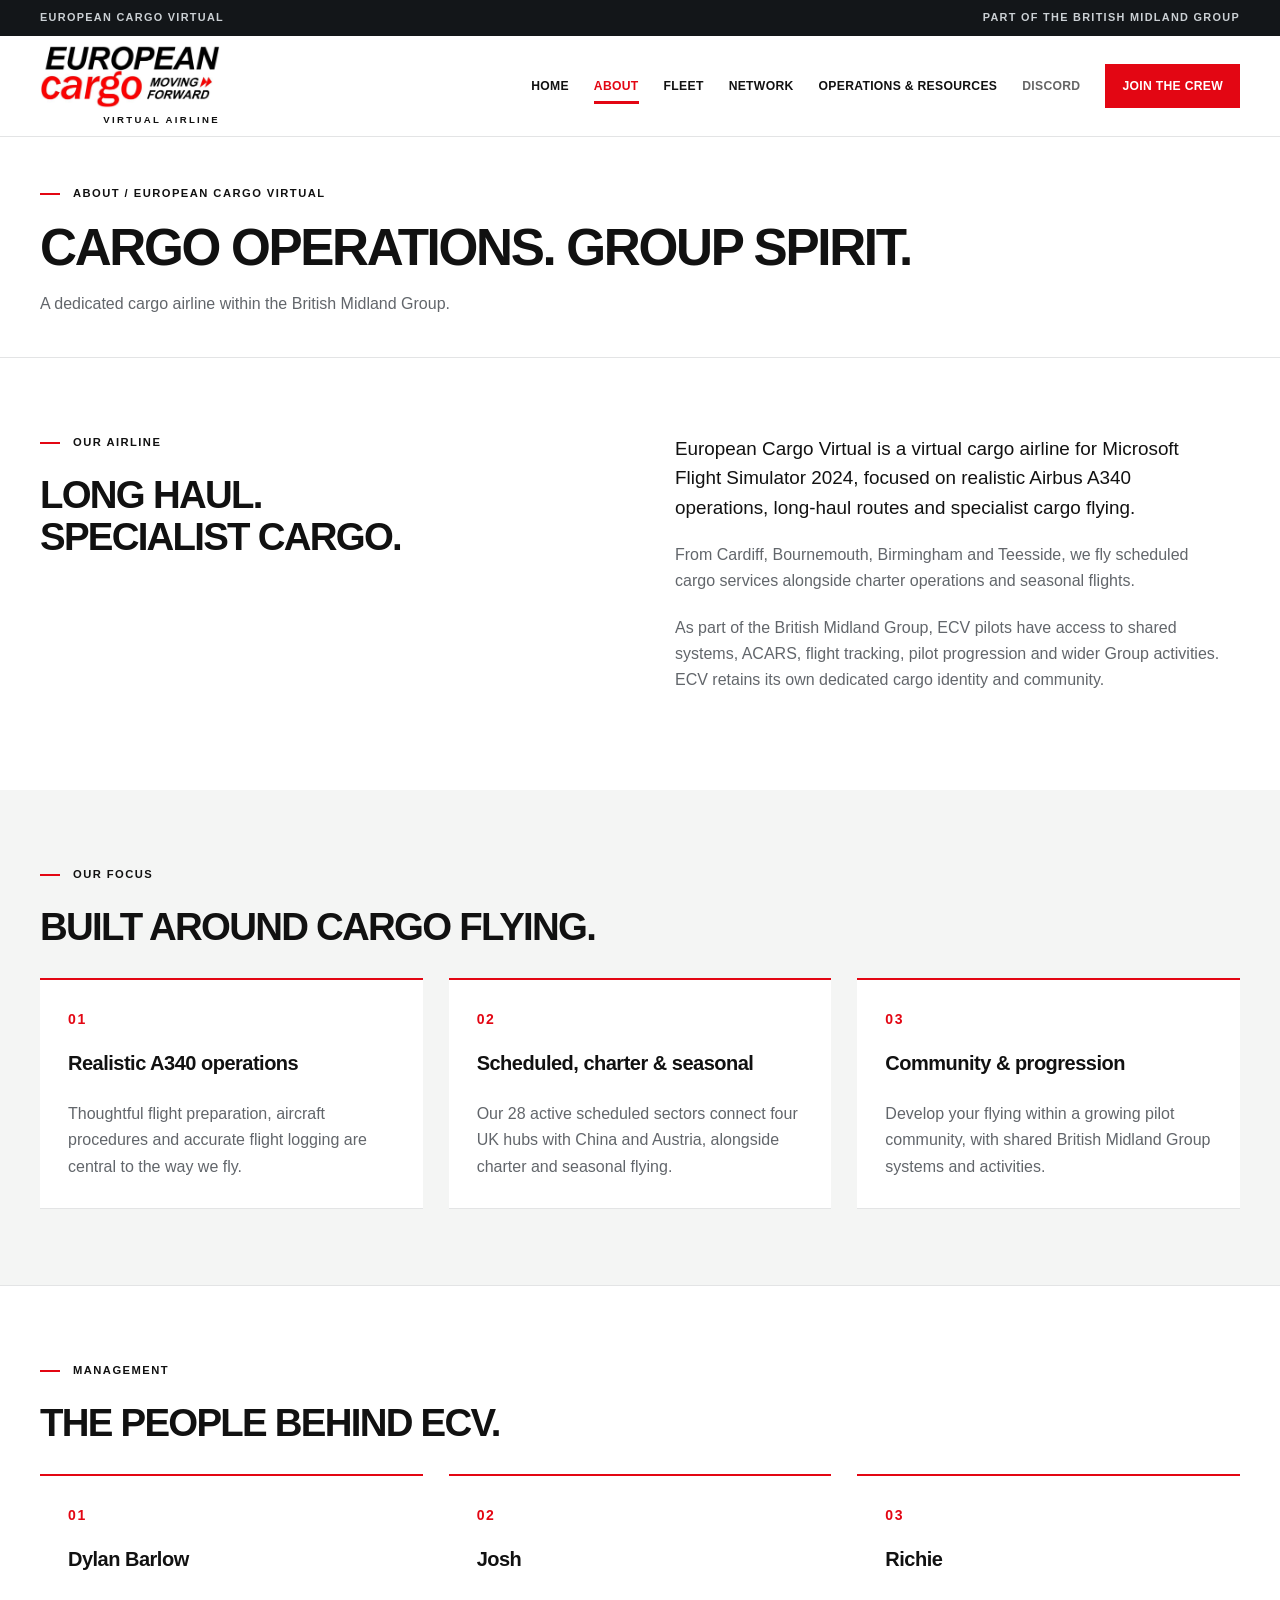
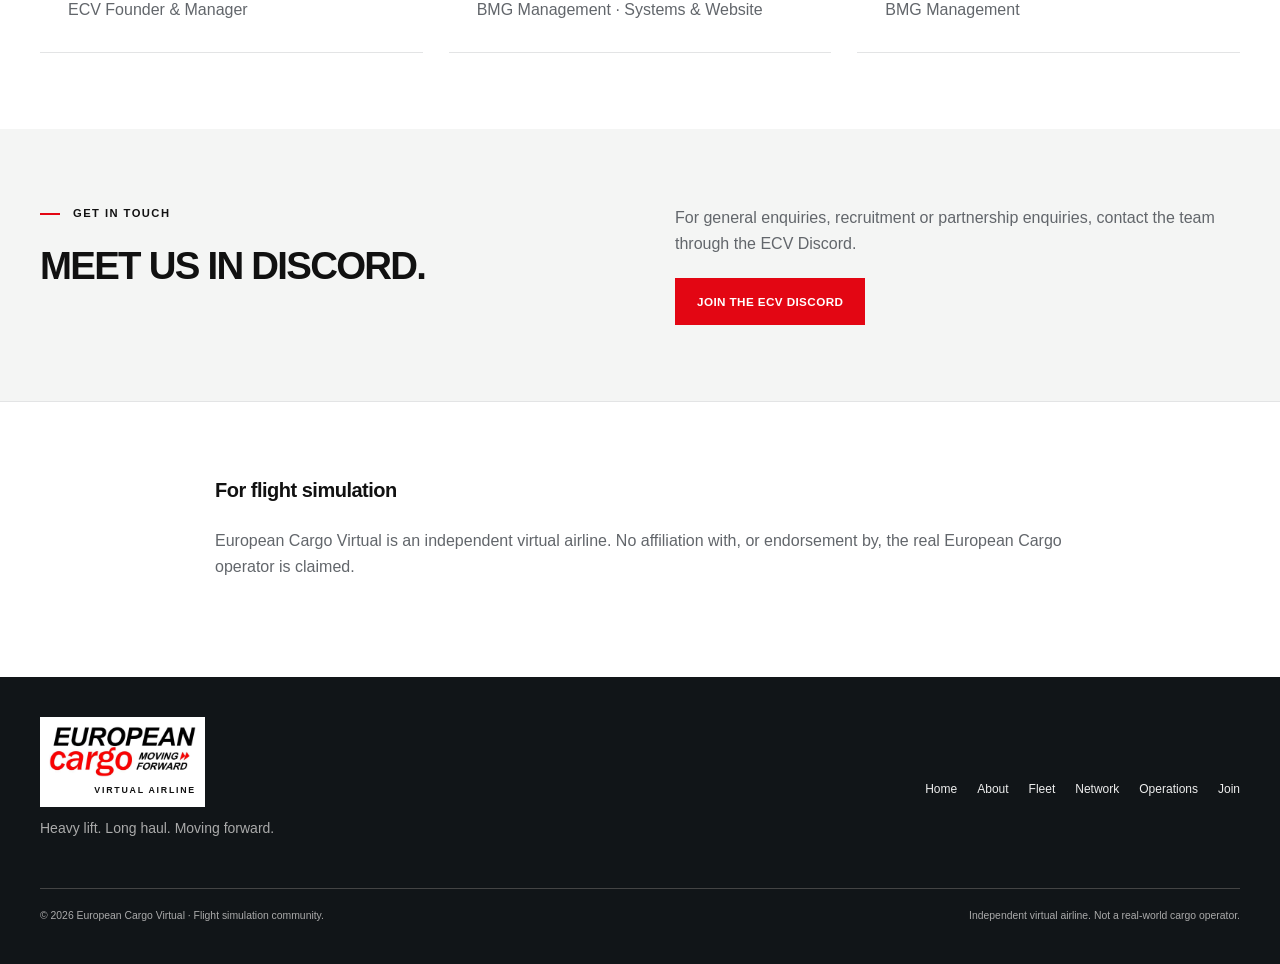
==== commit 98043089: "Add pilot resources, operations guide and ECV-only live flight feeds" ====
--- a/about.html
+++ b/about.html
@@ -1,2 +1,7 @@
 <!doctype html>
-<html lang="en"><head><meta charset="utf-8"><meta name="viewport" content="width=device-width, initial-scale=1"><meta name="theme-color" content="#E30613"><meta name="description" content="About at European Cargo Virtual. Explore our cargo flight simulation community."><title>About | European Cargo Virtual</title><link rel="stylesheet" href="assets/css/main.css?v=2.0"><script src="assets/js/main.js?v=2.0" defer></script><link rel="stylesheet" href="assets/css/operator.css?v=2.0"></head><body><a class="skip-link" href="#main">Skip to content</a><div class="group-bar"><div class="container"><span>EUROPEAN CARGO VIRTUAL</span><a href="about.html">PART OF THE BRITISH MIDLAND GROUP</a></div></div><header class="site-header"><div class="container header-inner"><a class="brand" href="index.html" aria-label="European Cargo Virtual home"><img src="assets/images/logo.jpg" width="800" height="281" alt="European Cargo — Moving Forward"><span>VIRTUAL AIRLINE</span></a><button class="menu-toggle" type="button" aria-expanded="false" aria-controls="main-nav">Menu <span aria-hidden="true">☰</span></button><nav id="main-nav" aria-label="Main navigation"><ul><li><a href="index.html">Home</a></li><li><a href="about.html" aria-current="page">About</a></li><li><a href="fleet.html">Fleet</a></li><li><a href="network.html">Network</a></li><li><a href="operations.html">Operations</a></li><li><a class="discord-nav" href="https://discord.gg/XrmaPKMmn" target="_blank" rel="noopener noreferrer">Discord</a></li><li><a class="join-nav" href="join.html">Join the crew</a></li></ul></nav></div></header><main id="main" class="inner-page"><section class="page-hero stand-side"><div class="container"><p class="eyebrow">About / European Cargo Virtual</p><h1>CARGO OPERATIONS. GROUP SPIRIT.</h1><p>A dedicated cargo airline within the British Midland Group.</p></div></section><section class="section container intro"><div><p class="eyebrow">Our airline</p><h2>LONG HAUL.<br>SPECIALIST CARGO.</h2></div><div><p class="lead">European Cargo Virtual is a virtual cargo airline for Microsoft Flight Simulator 2024, focused on realistic Airbus A340 operations, long-haul routes and specialist cargo flying.</p><p>From Cardiff, Bournemouth, Birmingham and Teesside, we fly scheduled cargo services alongside charter operations and seasonal flights.</p><p>As part of the British Midland Group, ECV pilots have access to shared systems, ACARS, flight tracking, pilot progression and wider Group activities. ECV retains its own dedicated cargo identity and community.</p></div></section><section class="section muted"><div class="container"><p class="eyebrow">Our focus</p><h2>BUILT AROUND CARGO FLYING.</h2><div class="cards"><article class="card"><span class="number">01</span><h3>Realistic A340 operations</h3><p>Thoughtful flight preparation, aircraft procedures and accurate flight logging are central to the way we fly.</p></article><article class="card"><span class="number">02</span><h3>Scheduled, charter & seasonal</h3><p>Our 28 active scheduled sectors connect four UK hubs with China and Austria, alongside charter and seasonal flying.</p></article><article class="card"><span class="number">03</span><h3>Community & progression</h3><p>Develop your flying within a growing pilot community, with shared British Midland Group systems and activities.</p></article></div></div></section><section class="section container"><p class="eyebrow">Management</p><h2>THE PEOPLE BEHIND ECV.</h2><div class="cards"><article class="card"><span class="number">01</span><h3>Dylan Barlow</h3><p>ECV Founder & Manager</p></article><article class="card"><span class="number">02</span><h3>Josh</h3><p>BMG Management · Systems & Website</p></article><article class="card"><span class="number">03</span><h3>Richie</h3><p>BMG Management</p></article></div></section><section class="section muted"><div class="container intro"><div><p class="eyebrow">Get in touch</p><h2>MEET US IN DISCORD.</h2></div><div><p>For general enquiries, recruitment or partnership enquiries, contact the team through the ECV Discord.</p><a class="button" href="https://discord.gg/XrmaPKMmn" target="_blank" rel="noopener noreferrer">Join the ECV Discord</a></div></div></section><section class="section container narrow"><h3>For flight simulation</h3><p>European Cargo Virtual is an independent virtual airline. No affiliation with, or endorsement by, the real European Cargo operator is claimed.</p></section></main><footer><div class="container footer-main"><div><a class="footer-brand" href="index.html"><img src="assets/images/logo.jpg" width="800" height="281" alt="European Cargo — Moving Forward"><span>VIRTUAL AIRLINE</span></a><p>Heavy lift. Long haul. Moving forward.</p></div><nav aria-label="Footer navigation"><ul><li><a href="index.html">Home</a></li><li><a href="about.html" aria-current="page">About</a></li><li><a href="fleet.html">Fleet</a></li><li><a href="network.html">Network</a></li><li><a href="operations.html">Operations</a></li><li><a href="join.html">Join</a></li></ul></nav></div><div class="container footer-bottom"><p>© <span data-year>2026</span> European Cargo Virtual · Flight simulation community.</p><p>Independent virtual airline. Not a real-world cargo operator.</p></div></footer></body></html>+<html lang="en"><head><meta charset="utf-8"><meta name="viewport" content="width=device-width, initial-scale=1"><meta name="theme-color" content="#E30613"><meta name="description" content="About at European Cargo Virtual. Explore our cargo flight simulation community."><title>About | European Cargo Virtual</title><link rel="stylesheet" href="assets/css/main.css?v=2.0"><script src="assets/js/main.js?v=2.0" defer></script><link rel="stylesheet" href="assets/css/operator.css?v=2.1"><link rel="icon" href="favicon.ico?v=2" sizes="any">
+<link rel="icon" type="image/png" sizes="32x32" href="favicon-32x32.png?v=2">
+<link rel="icon" type="image/png" sizes="16x16" href="favicon-16x16.png?v=2">
+<link rel="apple-touch-icon" sizes="180x180" href="apple-touch-icon.png?v=2">
+<link rel="manifest" href="site.webmanifest">
+</head><body><a class="skip-link" href="#main">Skip to content</a><div class="group-bar"><div class="container"><span>EUROPEAN CARGO VIRTUAL</span><a href="https://britishmidlandvirtual.co.uk/">PART OF THE BRITISH MIDLAND GROUP</a></div></div><header class="site-header"><div class="container header-inner"><a class="brand" href="index.html" aria-label="European Cargo Virtual home"><img src="assets/images/logo.jpg" width="800" height="281" alt="European Cargo — Moving Forward"><span>VIRTUAL AIRLINE</span></a><button class="menu-toggle" type="button" aria-expanded="false" aria-controls="main-nav">Menu <span aria-hidden="true">☰</span></button><nav id="main-nav" aria-label="Main navigation"><ul><li><a href="index.html">Home</a></li><li><a href="about.html" aria-current="page">About</a></li><li><a href="fleet.html">Fleet</a></li><li><a href="network.html">Network</a></li><li><a href="operations.html">Operations & Resources</a></li><li><a class="discord-nav" href="https://discord.gg/XrmaPKMmn" target="_blank" rel="noopener noreferrer">Discord</a></li><li><a class="join-nav" href="join.html">Join the crew</a></li></ul></nav></div></header><main id="main" class="inner-page"><section class="page-hero stand-side"><div class="container"><p class="eyebrow">About / European Cargo Virtual</p><h1>CARGO OPERATIONS. GROUP SPIRIT.</h1><p>A dedicated cargo airline within the British Midland Group.</p></div></section><section class="section container intro"><div><p class="eyebrow">Our airline</p><h2>LONG HAUL.<br>SPECIALIST CARGO.</h2></div><div><p class="lead">European Cargo Virtual is a virtual cargo airline for Microsoft Flight Simulator 2024, focused on realistic Airbus A340 operations, long-haul routes and specialist cargo flying.</p><p>From Cardiff, Bournemouth, Birmingham and Teesside, we fly scheduled cargo services alongside charter operations and seasonal flights.</p><p>As part of the British Midland Group, ECV pilots have access to shared systems, ACARS, flight tracking, pilot progression and wider Group activities. ECV retains its own dedicated cargo identity and community.</p></div></section><section class="section muted"><div class="container"><p class="eyebrow">Our focus</p><h2>BUILT AROUND CARGO FLYING.</h2><div class="cards"><article class="card"><span class="number">01</span><h3>Realistic A340 operations</h3><p>Thoughtful flight preparation, aircraft procedures and accurate flight logging are central to the way we fly.</p></article><article class="card"><span class="number">02</span><h3>Scheduled, charter & seasonal</h3><p>Our 28 active scheduled sectors connect four UK hubs with China and Austria, alongside charter and seasonal flying.</p></article><article class="card"><span class="number">03</span><h3>Community & progression</h3><p>Develop your flying within a growing pilot community, with shared British Midland Group systems and activities.</p></article></div></div></section><section class="section container"><p class="eyebrow">Management</p><h2>THE PEOPLE BEHIND ECV.</h2><div class="cards"><article class="card"><span class="number">01</span><h3>Dylan Barlow</h3><p>ECV Founder & Manager</p></article><article class="card"><span class="number">02</span><h3>Josh</h3><p>BMG Management · Systems & Website</p></article><article class="card"><span class="number">03</span><h3>Richie</h3><p>BMG Management</p></article></div></section><section class="section muted"><div class="container intro"><div><p class="eyebrow">Get in touch</p><h2>MEET US IN DISCORD.</h2></div><div><p>For general enquiries, recruitment or partnership enquiries, contact the team through the ECV Discord.</p><a class="button" href="https://discord.gg/XrmaPKMmn" target="_blank" rel="noopener noreferrer">Join the ECV Discord</a></div></div></section><section class="section container narrow"><h3>For flight simulation</h3><p>European Cargo Virtual is an independent virtual airline. No affiliation with, or endorsement by, the real European Cargo operator is claimed.</p></section></main><footer><div class="container footer-main"><div><a class="footer-brand" href="index.html"><img src="assets/images/logo.jpg" width="800" height="281" alt="European Cargo — Moving Forward"><span>VIRTUAL AIRLINE</span></a><p>Heavy lift. Long haul. Moving forward.</p></div><nav aria-label="Footer navigation"><ul><li><a href="index.html">Home</a></li><li><a href="about.html" aria-current="page">About</a></li><li><a href="fleet.html">Fleet</a></li><li><a href="network.html">Network</a></li><li><a href="operations.html">Operations</a></li><li><a href="join.html">Join</a></li></ul></nav></div><div class="container footer-bottom"><p>© <span data-year>2026</span> European Cargo Virtual · Flight simulation community.</p><p>Independent virtual airline. Not a real-world cargo operator.</p></div></footer></body></html>
--- a/assets/css/operator.css
+++ b/assets/css/operator.css
@@ -2,3 +2,5 @@
 @media(max-width:1100px){#main-nav ul{gap:17px}.brand{width:160px}.cargo-hero-grid{gap:25px}.hero-aircraft img{height:400px}.fleet-showcase-grid{gap:35px}.acars-home{gap:50px}.hero-editorial h1{font-size:3.2rem}}
 @media(max-width:900px){.container{width:calc(100% - 48px)}.header-inner{min-height:90px;padding-block:12px}.brand{width:165px}#main-nav ul{grid-template-columns:repeat(3,1fr);align-items:center;gap:10px 20px}#main-nav .join-nav{text-align:center}.cargo-hero{padding:35px 0}.cargo-hero-grid{grid-template-columns:1fr 1fr}.hero-editorial h1{font-size:2.6rem}.hero-deck{font-size:1.1rem}.hero-description{font-size:.85rem}.hero-aircraft img{height:400px}.hero-aircraft figcaption{font-size:.5rem}.flight-facts strong{font-size:1.3rem}.flight-facts .container>div{padding:22px 15px}.editorial-heading{gap:35px}.connection-board{padding:30px}.connection-board h3{font-size:1.5rem}.network-board{grid-template-columns:1fr 1.3fr}.sector-card{padding:15px}.airport-pair{gap:12px}.airport-pair strong{font-size:1.35rem}.sector-meta{font-size:.55rem}.fleet-visual img{height:350px}.fleet-showcase-grid{gap:30px}.compact-specs>div{flex-direction:column;gap:3px}.compact-specs dd{text-align:left}.acars-home{gap:35px}.crew-invite .container{gap:25px}.section{padding-block:55px}.inner-page .intro{gap:30px}.page-hero .container{padding-block:35px}.group-bar{font-size:.55rem}.footer-main{align-items:flex-start}.inner-page .feature-copy{padding:40px 24px}}
 @media(max-width:600px){.container{width:calc(100% - 36px)}.group-bar .container{padding-block:7px}.group-bar .container>span{display:none}.group-bar a{font-size:.56rem}.header-inner{min-height:86px}.brand{width:150px}.cargo-hero-grid{grid-template-columns:1fr;gap:25px}.cargo-hero{padding:26px 0}.hero-editorial{padding:5px 0}.hero-editorial h1{font-size:clamp(2.1rem,9.5vw,3.4rem)}.hero-deck{font-size:1.15rem}.hero-deck br{display:none}.hero-description{max-width:100%;font-size:.9rem}.hero-aircraft img{height:285px}.hero-aircraft figcaption{font-size:.52rem}.flight-facts .container{grid-template-columns:1fr 1fr}.flight-facts .container>div{padding:20px 10px;border-bottom:1px solid var(--line)}.flight-facts .container>div:nth-child(3){padding-left:0}.flight-facts strong{font-size:1.45rem}.flight-facts span{font-size:.68rem}.editorial-heading{grid-template-columns:1fr;gap:15px}.editorial-heading>p{font-size:.9rem}.network-board{grid-template-columns:1fr}.hub-board{padding:25px}.connection-board{padding:25px}.sector-grid{grid-template-columns:1fr}.sector-card{padding:22px}.sector-meta{font-size:.65rem}.airport-pair strong{font-size:1.8rem}.sector-heading{gap:15px}.sector-heading>span{font-size:.5rem;max-width:110px;text-align:right}.fleet-showcase{padding:40px 0}.fleet-showcase-grid,.acars-home{grid-template-columns:1fr;gap:30px}.fleet-visual img{height:270px}.compact-specs>div{flex-direction:row;gap:20px}.compact-specs dd{text-align:right}.crew-invite .container{grid-template-columns:1fr;gap:25px}.crew-invite .container>div:last-child{text-align:left}.crew-invite h2{font-size:2rem}.crew-invite{padding:40px 0}.inner-page .feature-copy{padding:35px 18px}.inner-page .feature-copy h2{font-size:2rem}.inner-page .gallery img{height:240px}.section{padding-block:45px}.page-hero h1{font-size:2.2rem}.page-hero h1 br{display:block}.page-hero .container{padding-block:30px}.page-hero p:not(.eyebrow){font-size:.9rem}.compact-recruit h2{font-size:1.9rem}.compact-recruit h2 br{display:block}.compact-specs{font-size:.75rem}.footer-main nav ul{gap:14px 24px}.eyebrow{font-size:.62rem}.button{font-size:.68rem}.join-steps{margin-top:25px}}
+
+#pilot-resources .card p{font-size:.9rem}#pilot-resources .button{margin-top:12px}#pilot-resources .small{margin-top:18px}.ecv-live-grid{display:grid;grid-template-columns:minmax(0,2fr) minmax(240px,1fr);gap:24px;margin:25px 0}.ecv-live-grid aside{background:white;padding:25px}.live-heading{display:flex;gap:20px;justify-content:space-between;align-items:center}.live-heading p{font-size:.85rem;margin:0}.live-heading strong{font-size:.85rem}#ecv-map{height:430px;background:#e5e9e9;z-index:0}#ecv-flight-list{display:grid;gap:10px}#ecv-flight-list button{background:#f4f5f4;border:1px solid #ddd;padding:14px;text-align:left;cursor:pointer;display:grid;gap:4px}#ecv-flight-list button[aria-pressed=true]{border-left:4px solid var(--red)}#ecv-flight-list button span{font-size:.9rem}#ecv-flight-list button small{color:#666}.ecv-plane{color:#e30613;font-size:27px;text-shadow:0 0 3px white}.ecv-plane span{display:block;line-height:32px;transform-origin:center}.live-details{display:grid;grid-template-columns:repeat(4,1fr);gap:15px;margin:15px 0 0}.live-details dt{font-size:.75rem;color:#666}.live-details dd{margin:0;font-size:.9rem}#ecv-selected{margin-bottom:20px}#map-status{margin:10px 0 0}#recent-status{font-size:.85rem}@media(max-width:900px){.ecv-live-grid{grid-template-columns:1fr}.live-details{grid-template-columns:1fr 1fr}#main-nav ul{gap:10px 14px}}@media(max-width:600px){#ecv-map{height:330px}.live-heading{align-items:flex-start;flex-direction:column;gap:8px}.live-details{grid-template-columns:1fr}.live-details dd{overflow-wrap:anywhere}.ecv-live-grid aside{padding:20px}}
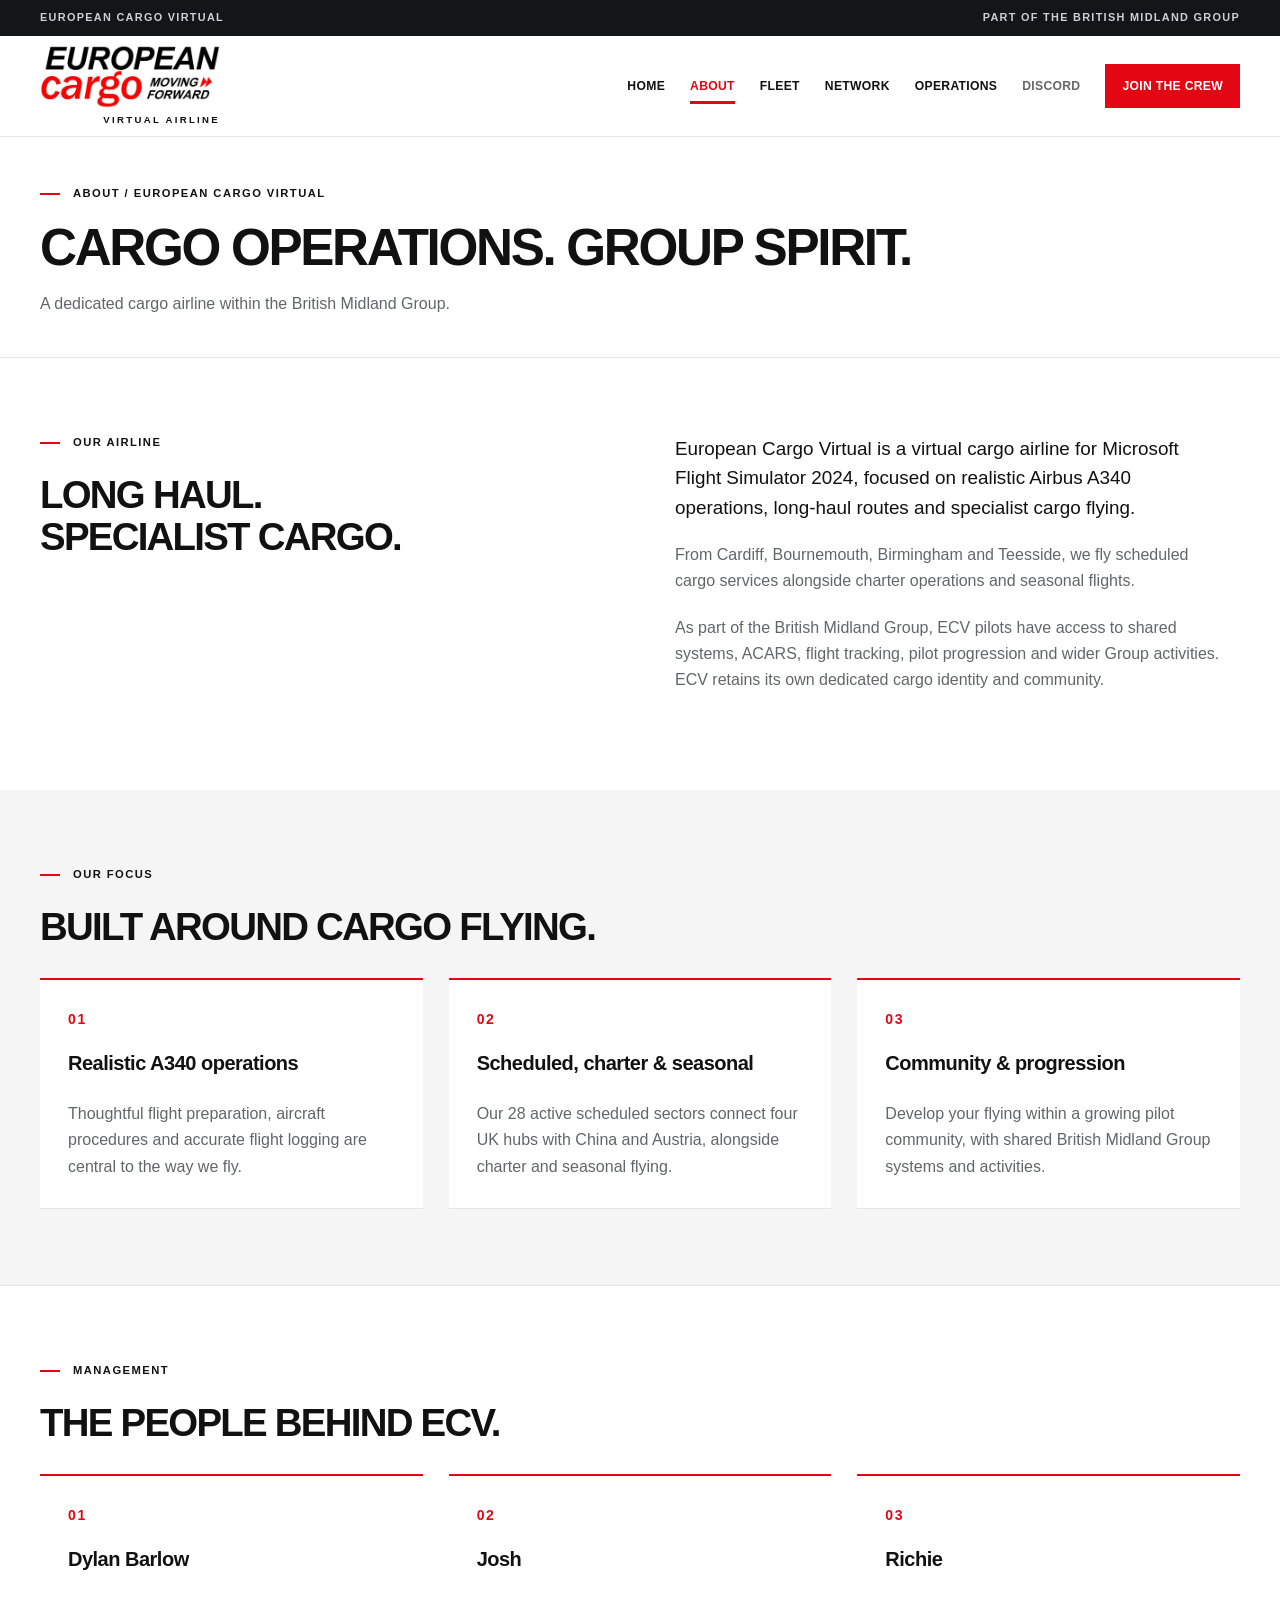
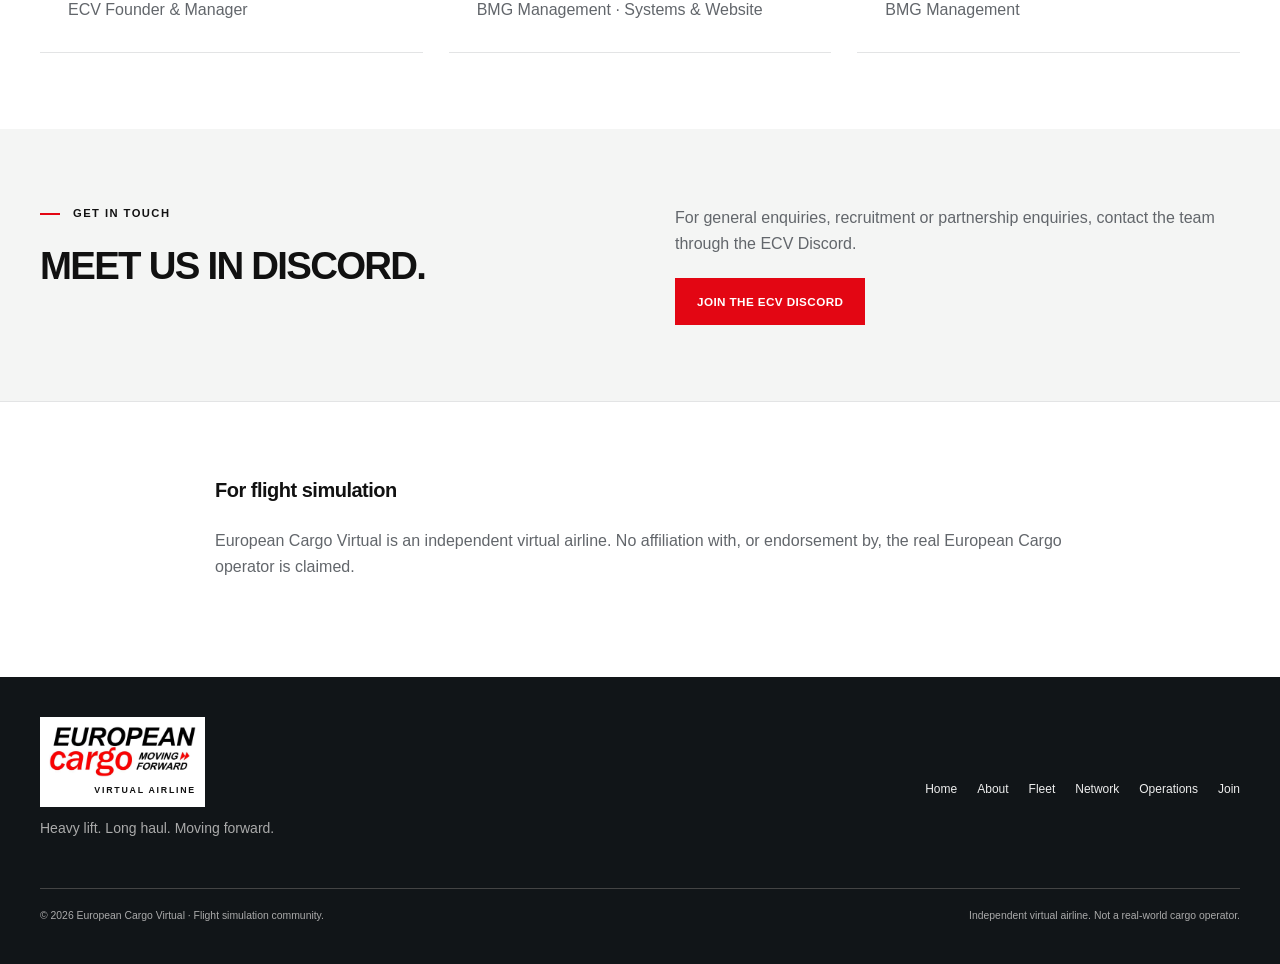
==== commit 5d92f08f: "Separate pilot resource actions on mobile" ====
--- a/about.html
+++ b/about.html
@@ -1,7 +1,7 @@
 <!doctype html>
-<html lang="en"><head><meta charset="utf-8"><meta name="viewport" content="width=device-width, initial-scale=1"><meta name="theme-color" content="#E30613"><meta name="description" content="About at European Cargo Virtual. Explore our cargo flight simulation community."><title>About | European Cargo Virtual</title><link rel="stylesheet" href="assets/css/main.css?v=2.0"><script src="assets/js/main.js?v=2.0" defer></script><link rel="stylesheet" href="assets/css/operator.css?v=2.1"><link rel="icon" href="favicon.ico?v=2" sizes="any">
+<html lang="en"><head><meta charset="utf-8"><meta name="viewport" content="width=device-width, initial-scale=1"><meta name="theme-color" content="#E30613"><meta name="description" content="About at European Cargo Virtual. Explore our cargo flight simulation community."><title>About | European Cargo Virtual</title><link rel="stylesheet" href="assets/css/main.css?v=2.0"><script src="assets/js/main.js?v=2.0" defer></script><link rel="stylesheet" href="assets/css/operator.css?v=2.2"><link rel="icon" href="favicon.ico?v=2" sizes="any">
 <link rel="icon" type="image/png" sizes="32x32" href="favicon-32x32.png?v=2">
 <link rel="icon" type="image/png" sizes="16x16" href="favicon-16x16.png?v=2">
 <link rel="apple-touch-icon" sizes="180x180" href="apple-touch-icon.png?v=2">
 <link rel="manifest" href="site.webmanifest">
-</head><body><a class="skip-link" href="#main">Skip to content</a><div class="group-bar"><div class="container"><span>EUROPEAN CARGO VIRTUAL</span><a href="https://britishmidlandvirtual.co.uk/">PART OF THE BRITISH MIDLAND GROUP</a></div></div><header class="site-header"><div class="container header-inner"><a class="brand" href="index.html" aria-label="European Cargo Virtual home"><img src="assets/images/logo.jpg" width="800" height="281" alt="European Cargo — Moving Forward"><span>VIRTUAL AIRLINE</span></a><button class="menu-toggle" type="button" aria-expanded="false" aria-controls="main-nav">Menu <span aria-hidden="true">☰</span></button><nav id="main-nav" aria-label="Main navigation"><ul><li><a href="index.html">Home</a></li><li><a href="about.html" aria-current="page">About</a></li><li><a href="fleet.html">Fleet</a></li><li><a href="network.html">Network</a></li><li><a href="operations.html">Operations & Resources</a></li><li><a class="discord-nav" href="https://discord.gg/XrmaPKMmn" target="_blank" rel="noopener noreferrer">Discord</a></li><li><a class="join-nav" href="join.html">Join the crew</a></li></ul></nav></div></header><main id="main" class="inner-page"><section class="page-hero stand-side"><div class="container"><p class="eyebrow">About / European Cargo Virtual</p><h1>CARGO OPERATIONS. GROUP SPIRIT.</h1><p>A dedicated cargo airline within the British Midland Group.</p></div></section><section class="section container intro"><div><p class="eyebrow">Our airline</p><h2>LONG HAUL.<br>SPECIALIST CARGO.</h2></div><div><p class="lead">European Cargo Virtual is a virtual cargo airline for Microsoft Flight Simulator 2024, focused on realistic Airbus A340 operations, long-haul routes and specialist cargo flying.</p><p>From Cardiff, Bournemouth, Birmingham and Teesside, we fly scheduled cargo services alongside charter operations and seasonal flights.</p><p>As part of the British Midland Group, ECV pilots have access to shared systems, ACARS, flight tracking, pilot progression and wider Group activities. ECV retains its own dedicated cargo identity and community.</p></div></section><section class="section muted"><div class="container"><p class="eyebrow">Our focus</p><h2>BUILT AROUND CARGO FLYING.</h2><div class="cards"><article class="card"><span class="number">01</span><h3>Realistic A340 operations</h3><p>Thoughtful flight preparation, aircraft procedures and accurate flight logging are central to the way we fly.</p></article><article class="card"><span class="number">02</span><h3>Scheduled, charter & seasonal</h3><p>Our 28 active scheduled sectors connect four UK hubs with China and Austria, alongside charter and seasonal flying.</p></article><article class="card"><span class="number">03</span><h3>Community & progression</h3><p>Develop your flying within a growing pilot community, with shared British Midland Group systems and activities.</p></article></div></div></section><section class="section container"><p class="eyebrow">Management</p><h2>THE PEOPLE BEHIND ECV.</h2><div class="cards"><article class="card"><span class="number">01</span><h3>Dylan Barlow</h3><p>ECV Founder & Manager</p></article><article class="card"><span class="number">02</span><h3>Josh</h3><p>BMG Management · Systems & Website</p></article><article class="card"><span class="number">03</span><h3>Richie</h3><p>BMG Management</p></article></div></section><section class="section muted"><div class="container intro"><div><p class="eyebrow">Get in touch</p><h2>MEET US IN DISCORD.</h2></div><div><p>For general enquiries, recruitment or partnership enquiries, contact the team through the ECV Discord.</p><a class="button" href="https://discord.gg/XrmaPKMmn" target="_blank" rel="noopener noreferrer">Join the ECV Discord</a></div></div></section><section class="section container narrow"><h3>For flight simulation</h3><p>European Cargo Virtual is an independent virtual airline. No affiliation with, or endorsement by, the real European Cargo operator is claimed.</p></section></main><footer><div class="container footer-main"><div><a class="footer-brand" href="index.html"><img src="assets/images/logo.jpg" width="800" height="281" alt="European Cargo — Moving Forward"><span>VIRTUAL AIRLINE</span></a><p>Heavy lift. Long haul. Moving forward.</p></div><nav aria-label="Footer navigation"><ul><li><a href="index.html">Home</a></li><li><a href="about.html" aria-current="page">About</a></li><li><a href="fleet.html">Fleet</a></li><li><a href="network.html">Network</a></li><li><a href="operations.html">Operations</a></li><li><a href="join.html">Join</a></li></ul></nav></div><div class="container footer-bottom"><p>© <span data-year>2026</span> European Cargo Virtual · Flight simulation community.</p><p>Independent virtual airline. Not a real-world cargo operator.</p></div></footer></body></html>+</head><body><a class="skip-link" href="#main">Skip to content</a><div class="group-bar"><div class="container"><span>EUROPEAN CARGO VIRTUAL</span><a href="https://britishmidlandvirtual.co.uk/">PART OF THE BRITISH MIDLAND GROUP</a></div></div><header class="site-header"><div class="container header-inner"><a class="brand" href="index.html" aria-label="European Cargo Virtual home"><img src="assets/images/logo.jpg" width="800" height="281" alt="European Cargo — Moving Forward"><span>VIRTUAL AIRLINE</span></a><button class="menu-toggle" type="button" aria-expanded="false" aria-controls="main-nav">Menu <span aria-hidden="true">☰</span></button><nav id="main-nav" aria-label="Main navigation"><ul><li><a href="index.html">Home</a></li><li><a href="about.html" aria-current="page">About</a></li><li><a href="fleet.html">Fleet</a></li><li><a href="network.html">Network</a></li><li><a href="operations.html">Operations</a></li><li><a class="discord-nav" href="https://discord.gg/XrmaPKMmn" target="_blank" rel="noopener noreferrer">Discord</a></li><li><a class="join-nav" href="join.html">Join the crew</a></li></ul></nav></div></header><main id="main" class="inner-page"><section class="page-hero stand-side"><div class="container"><p class="eyebrow">About / European Cargo Virtual</p><h1>CARGO OPERATIONS. GROUP SPIRIT.</h1><p>A dedicated cargo airline within the British Midland Group.</p></div></section><section class="section container intro"><div><p class="eyebrow">Our airline</p><h2>LONG HAUL.<br>SPECIALIST CARGO.</h2></div><div><p class="lead">European Cargo Virtual is a virtual cargo airline for Microsoft Flight Simulator 2024, focused on realistic Airbus A340 operations, long-haul routes and specialist cargo flying.</p><p>From Cardiff, Bournemouth, Birmingham and Teesside, we fly scheduled cargo services alongside charter operations and seasonal flights.</p><p>As part of the British Midland Group, ECV pilots have access to shared systems, ACARS, flight tracking, pilot progression and wider Group activities. ECV retains its own dedicated cargo identity and community.</p></div></section><section class="section muted"><div class="container"><p class="eyebrow">Our focus</p><h2>BUILT AROUND CARGO FLYING.</h2><div class="cards"><article class="card"><span class="number">01</span><h3>Realistic A340 operations</h3><p>Thoughtful flight preparation, aircraft procedures and accurate flight logging are central to the way we fly.</p></article><article class="card"><span class="number">02</span><h3>Scheduled, charter & seasonal</h3><p>Our 28 active scheduled sectors connect four UK hubs with China and Austria, alongside charter and seasonal flying.</p></article><article class="card"><span class="number">03</span><h3>Community & progression</h3><p>Develop your flying within a growing pilot community, with shared British Midland Group systems and activities.</p></article></div></div></section><section class="section container"><p class="eyebrow">Management</p><h2>THE PEOPLE BEHIND ECV.</h2><div class="cards"><article class="card"><span class="number">01</span><h3>Dylan Barlow</h3><p>ECV Founder & Manager</p></article><article class="card"><span class="number">02</span><h3>Josh</h3><p>BMG Management · Systems & Website</p></article><article class="card"><span class="number">03</span><h3>Richie</h3><p>BMG Management</p></article></div></section><section class="section muted"><div class="container intro"><div><p class="eyebrow">Get in touch</p><h2>MEET US IN DISCORD.</h2></div><div><p>For general enquiries, recruitment or partnership enquiries, contact the team through the ECV Discord.</p><a class="button" href="https://discord.gg/XrmaPKMmn" target="_blank" rel="noopener noreferrer">Join the ECV Discord</a></div></div></section><section class="section container narrow"><h3>For flight simulation</h3><p>European Cargo Virtual is an independent virtual airline. No affiliation with, or endorsement by, the real European Cargo operator is claimed.</p></section></main><footer><div class="container footer-main"><div><a class="footer-brand" href="index.html"><img src="assets/images/logo.jpg" width="800" height="281" alt="European Cargo — Moving Forward"><span>VIRTUAL AIRLINE</span></a><p>Heavy lift. Long haul. Moving forward.</p></div><nav aria-label="Footer navigation"><ul><li><a href="index.html">Home</a></li><li><a href="about.html" aria-current="page">About</a></li><li><a href="fleet.html">Fleet</a></li><li><a href="network.html">Network</a></li><li><a href="operations.html">Operations</a></li><li><a href="join.html">Join</a></li></ul></nav></div><div class="container footer-bottom"><p>© <span data-year>2026</span> European Cargo Virtual · Flight simulation community.</p><p>Independent virtual airline. Not a real-world cargo operator.</p></div></footer></body></html>
--- a/assets/css/operator.css
+++ b/assets/css/operator.css
@@ -4,3 +4,4 @@
 @media(max-width:600px){.container{width:calc(100% - 36px)}.group-bar .container{padding-block:7px}.group-bar .container>span{display:none}.group-bar a{font-size:.56rem}.header-inner{min-height:86px}.brand{width:150px}.cargo-hero-grid{grid-template-columns:1fr;gap:25px}.cargo-hero{padding:26px 0}.hero-editorial{padding:5px 0}.hero-editorial h1{font-size:clamp(2.1rem,9.5vw,3.4rem)}.hero-deck{font-size:1.15rem}.hero-deck br{display:none}.hero-description{max-width:100%;font-size:.9rem}.hero-aircraft img{height:285px}.hero-aircraft figcaption{font-size:.52rem}.flight-facts .container{grid-template-columns:1fr 1fr}.flight-facts .container>div{padding:20px 10px;border-bottom:1px solid var(--line)}.flight-facts .container>div:nth-child(3){padding-left:0}.flight-facts strong{font-size:1.45rem}.flight-facts span{font-size:.68rem}.editorial-heading{grid-template-columns:1fr;gap:15px}.editorial-heading>p{font-size:.9rem}.network-board{grid-template-columns:1fr}.hub-board{padding:25px}.connection-board{padding:25px}.sector-grid{grid-template-columns:1fr}.sector-card{padding:22px}.sector-meta{font-size:.65rem}.airport-pair strong{font-size:1.8rem}.sector-heading{gap:15px}.sector-heading>span{font-size:.5rem;max-width:110px;text-align:right}.fleet-showcase{padding:40px 0}.fleet-showcase-grid,.acars-home{grid-template-columns:1fr;gap:30px}.fleet-visual img{height:270px}.compact-specs>div{flex-direction:row;gap:20px}.compact-specs dd{text-align:right}.crew-invite .container{grid-template-columns:1fr;gap:25px}.crew-invite .container>div:last-child{text-align:left}.crew-invite h2{font-size:2rem}.crew-invite{padding:40px 0}.inner-page .feature-copy{padding:35px 18px}.inner-page .feature-copy h2{font-size:2rem}.inner-page .gallery img{height:240px}.section{padding-block:45px}.page-hero h1{font-size:2.2rem}.page-hero h1 br{display:block}.page-hero .container{padding-block:30px}.page-hero p:not(.eyebrow){font-size:.9rem}.compact-recruit h2{font-size:1.9rem}.compact-recruit h2 br{display:block}.compact-specs{font-size:.75rem}.footer-main nav ul{gap:14px 24px}.eyebrow{font-size:.62rem}.button{font-size:.68rem}.join-steps{margin-top:25px}}
 
 #pilot-resources .card p{font-size:.9rem}#pilot-resources .button{margin-top:12px}#pilot-resources .small{margin-top:18px}.ecv-live-grid{display:grid;grid-template-columns:minmax(0,2fr) minmax(240px,1fr);gap:24px;margin:25px 0}.ecv-live-grid aside{background:white;padding:25px}.live-heading{display:flex;gap:20px;justify-content:space-between;align-items:center}.live-heading p{font-size:.85rem;margin:0}.live-heading strong{font-size:.85rem}#ecv-map{height:430px;background:#e5e9e9;z-index:0}#ecv-flight-list{display:grid;gap:10px}#ecv-flight-list button{background:#f4f5f4;border:1px solid #ddd;padding:14px;text-align:left;cursor:pointer;display:grid;gap:4px}#ecv-flight-list button[aria-pressed=true]{border-left:4px solid var(--red)}#ecv-flight-list button span{font-size:.9rem}#ecv-flight-list button small{color:#666}.ecv-plane{color:#e30613;font-size:27px;text-shadow:0 0 3px white}.ecv-plane span{display:block;line-height:32px;transform-origin:center}.live-details{display:grid;grid-template-columns:repeat(4,1fr);gap:15px;margin:15px 0 0}.live-details dt{font-size:.75rem;color:#666}.live-details dd{margin:0;font-size:.9rem}#ecv-selected{margin-bottom:20px}#map-status{margin:10px 0 0}#recent-status{font-size:.85rem}@media(max-width:900px){.ecv-live-grid{grid-template-columns:1fr}.live-details{grid-template-columns:1fr 1fr}#main-nav ul{gap:10px 14px}}@media(max-width:600px){#ecv-map{height:330px}.live-heading{align-items:flex-start;flex-direction:column;gap:8px}.live-details{grid-template-columns:1fr}.live-details dd{overflow-wrap:anywhere}.ecv-live-grid aside{padding:20px}}
+#pilot-resources .card .button{display:flex;width:fit-content;margin-top:16px}#pilot-resources .card strong{overflow-wrap:anywhere}
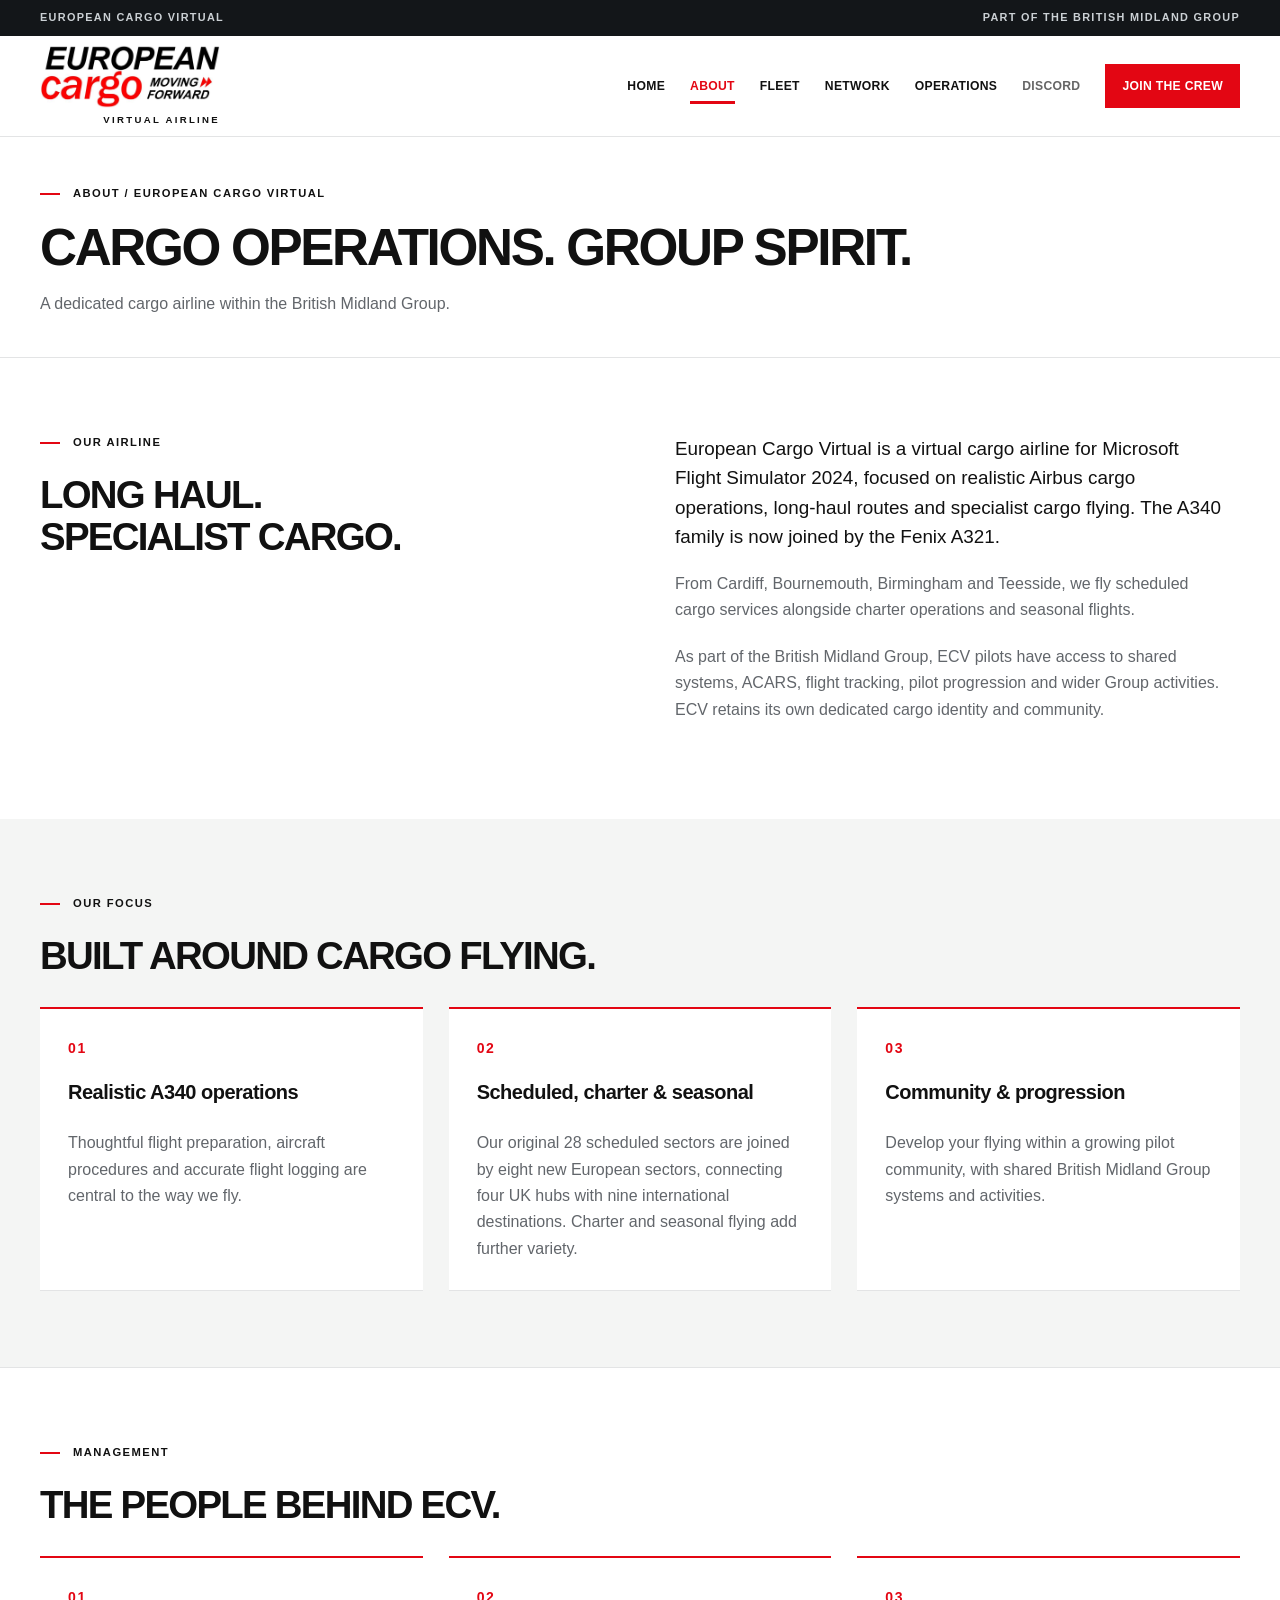
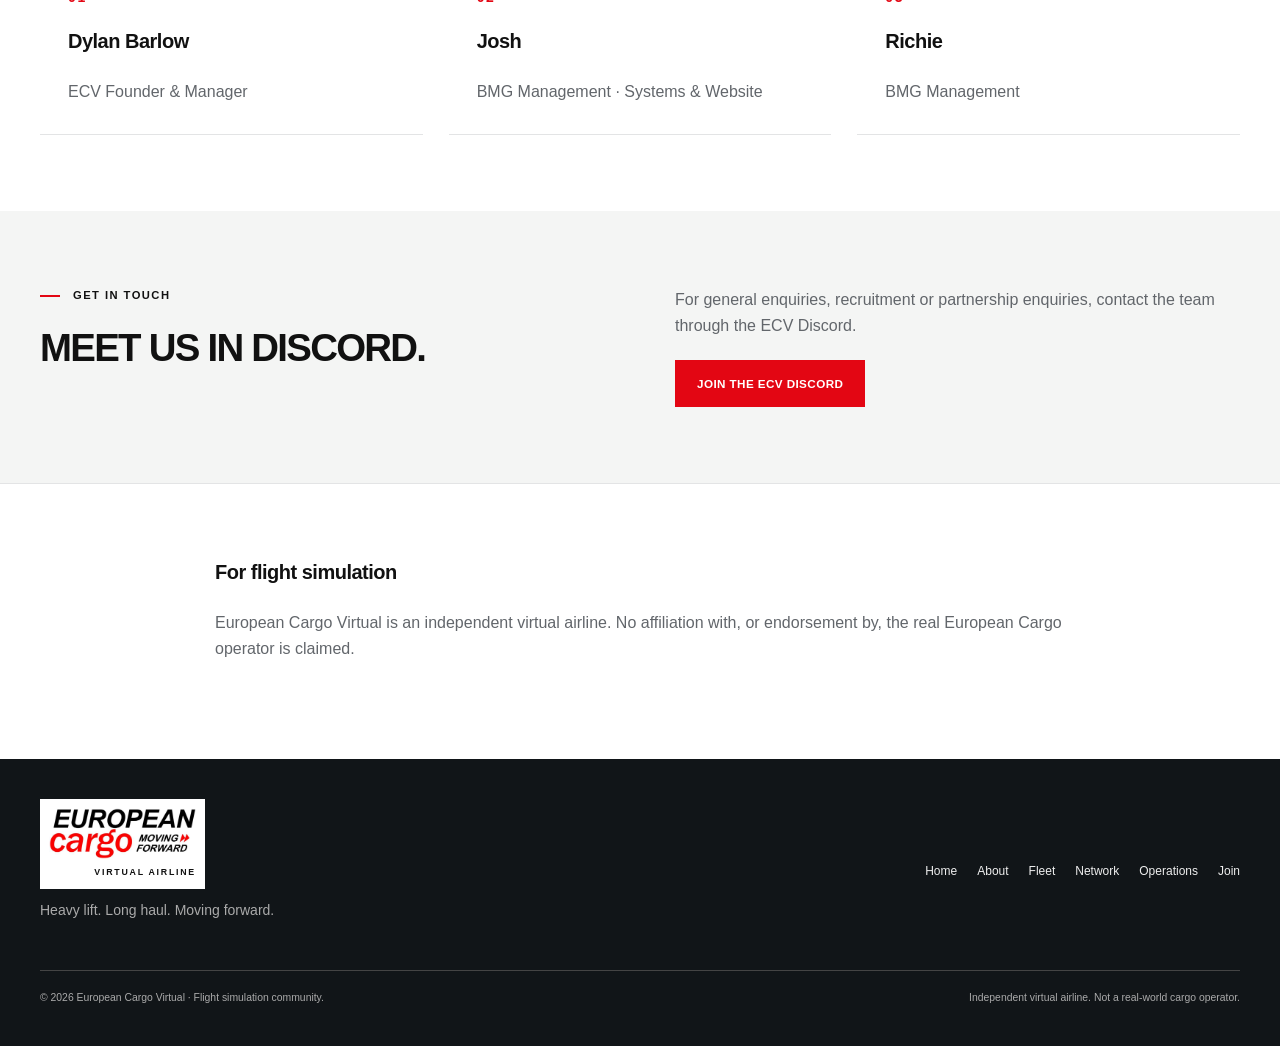
==== commit b04cf582: "Expand European Cargo network and introduce Fenix A321 fleet type" ====
--- a/about.html
+++ b/about.html
@@ -1,7 +1,7 @@
 <!doctype html>
-<html lang="en"><head><meta charset="utf-8"><meta name="viewport" content="width=device-width, initial-scale=1"><meta name="theme-color" content="#E30613"><meta name="description" content="About at European Cargo Virtual. Explore our cargo flight simulation community."><title>About | European Cargo Virtual</title><link rel="stylesheet" href="assets/css/main.css?v=2.0"><script src="assets/js/main.js?v=2.0" defer></script><link rel="stylesheet" href="assets/css/operator.css?v=2.2"><link rel="icon" href="favicon.ico?v=2" sizes="any">
+<html lang="en"><head><meta charset="utf-8"><meta name="viewport" content="width=device-width, initial-scale=1"><meta name="theme-color" content="#E30613"><meta name="description" content="About at European Cargo Virtual. Explore our cargo flight simulation community."><title>About | European Cargo Virtual</title><link rel="stylesheet" href="assets/css/main.css?v=2.0"><script src="assets/js/main.js?v=2.0" defer></script><link rel="stylesheet" href="assets/css/operator.css?v=2.3"><link rel="icon" href="favicon.ico?v=2" sizes="any">
 <link rel="icon" type="image/png" sizes="32x32" href="favicon-32x32.png?v=2">
 <link rel="icon" type="image/png" sizes="16x16" href="favicon-16x16.png?v=2">
 <link rel="apple-touch-icon" sizes="180x180" href="apple-touch-icon.png?v=2">
 <link rel="manifest" href="site.webmanifest">
-</head><body><a class="skip-link" href="#main">Skip to content</a><div class="group-bar"><div class="container"><span>EUROPEAN CARGO VIRTUAL</span><a href="https://britishmidlandvirtual.co.uk/">PART OF THE BRITISH MIDLAND GROUP</a></div></div><header class="site-header"><div class="container header-inner"><a class="brand" href="index.html" aria-label="European Cargo Virtual home"><img src="assets/images/logo.jpg" width="800" height="281" alt="European Cargo — Moving Forward"><span>VIRTUAL AIRLINE</span></a><button class="menu-toggle" type="button" aria-expanded="false" aria-controls="main-nav">Menu <span aria-hidden="true">☰</span></button><nav id="main-nav" aria-label="Main navigation"><ul><li><a href="index.html">Home</a></li><li><a href="about.html" aria-current="page">About</a></li><li><a href="fleet.html">Fleet</a></li><li><a href="network.html">Network</a></li><li><a href="operations.html">Operations</a></li><li><a class="discord-nav" href="https://discord.gg/XrmaPKMmn" target="_blank" rel="noopener noreferrer">Discord</a></li><li><a class="join-nav" href="join.html">Join the crew</a></li></ul></nav></div></header><main id="main" class="inner-page"><section class="page-hero stand-side"><div class="container"><p class="eyebrow">About / European Cargo Virtual</p><h1>CARGO OPERATIONS. GROUP SPIRIT.</h1><p>A dedicated cargo airline within the British Midland Group.</p></div></section><section class="section container intro"><div><p class="eyebrow">Our airline</p><h2>LONG HAUL.<br>SPECIALIST CARGO.</h2></div><div><p class="lead">European Cargo Virtual is a virtual cargo airline for Microsoft Flight Simulator 2024, focused on realistic Airbus A340 operations, long-haul routes and specialist cargo flying.</p><p>From Cardiff, Bournemouth, Birmingham and Teesside, we fly scheduled cargo services alongside charter operations and seasonal flights.</p><p>As part of the British Midland Group, ECV pilots have access to shared systems, ACARS, flight tracking, pilot progression and wider Group activities. ECV retains its own dedicated cargo identity and community.</p></div></section><section class="section muted"><div class="container"><p class="eyebrow">Our focus</p><h2>BUILT AROUND CARGO FLYING.</h2><div class="cards"><article class="card"><span class="number">01</span><h3>Realistic A340 operations</h3><p>Thoughtful flight preparation, aircraft procedures and accurate flight logging are central to the way we fly.</p></article><article class="card"><span class="number">02</span><h3>Scheduled, charter & seasonal</h3><p>Our 28 active scheduled sectors connect four UK hubs with China and Austria, alongside charter and seasonal flying.</p></article><article class="card"><span class="number">03</span><h3>Community & progression</h3><p>Develop your flying within a growing pilot community, with shared British Midland Group systems and activities.</p></article></div></div></section><section class="section container"><p class="eyebrow">Management</p><h2>THE PEOPLE BEHIND ECV.</h2><div class="cards"><article class="card"><span class="number">01</span><h3>Dylan Barlow</h3><p>ECV Founder & Manager</p></article><article class="card"><span class="number">02</span><h3>Josh</h3><p>BMG Management · Systems & Website</p></article><article class="card"><span class="number">03</span><h3>Richie</h3><p>BMG Management</p></article></div></section><section class="section muted"><div class="container intro"><div><p class="eyebrow">Get in touch</p><h2>MEET US IN DISCORD.</h2></div><div><p>For general enquiries, recruitment or partnership enquiries, contact the team through the ECV Discord.</p><a class="button" href="https://discord.gg/XrmaPKMmn" target="_blank" rel="noopener noreferrer">Join the ECV Discord</a></div></div></section><section class="section container narrow"><h3>For flight simulation</h3><p>European Cargo Virtual is an independent virtual airline. No affiliation with, or endorsement by, the real European Cargo operator is claimed.</p></section></main><footer><div class="container footer-main"><div><a class="footer-brand" href="index.html"><img src="assets/images/logo.jpg" width="800" height="281" alt="European Cargo — Moving Forward"><span>VIRTUAL AIRLINE</span></a><p>Heavy lift. Long haul. Moving forward.</p></div><nav aria-label="Footer navigation"><ul><li><a href="index.html">Home</a></li><li><a href="about.html" aria-current="page">About</a></li><li><a href="fleet.html">Fleet</a></li><li><a href="network.html">Network</a></li><li><a href="operations.html">Operations</a></li><li><a href="join.html">Join</a></li></ul></nav></div><div class="container footer-bottom"><p>© <span data-year>2026</span> European Cargo Virtual · Flight simulation community.</p><p>Independent virtual airline. Not a real-world cargo operator.</p></div></footer></body></html>+</head><body><a class="skip-link" href="#main">Skip to content</a><div class="group-bar"><div class="container"><span>EUROPEAN CARGO VIRTUAL</span><a href="https://britishmidlandvirtual.co.uk/">PART OF THE BRITISH MIDLAND GROUP</a></div></div><header class="site-header"><div class="container header-inner"><a class="brand" href="index.html" aria-label="European Cargo Virtual home"><img src="assets/images/logo.jpg" width="800" height="281" alt="European Cargo — Moving Forward"><span>VIRTUAL AIRLINE</span></a><button class="menu-toggle" type="button" aria-expanded="false" aria-controls="main-nav">Menu <span aria-hidden="true">☰</span></button><nav id="main-nav" aria-label="Main navigation"><ul><li><a href="index.html">Home</a></li><li><a href="about.html" aria-current="page">About</a></li><li><a href="fleet.html">Fleet</a></li><li><a href="network.html">Network</a></li><li><a href="operations.html">Operations</a></li><li><a class="discord-nav" href="https://discord.gg/XrmaPKMmn" target="_blank" rel="noopener noreferrer">Discord</a></li><li><a class="join-nav" href="join.html">Join the crew</a></li></ul></nav></div></header><main id="main" class="inner-page"><section class="page-hero stand-side"><div class="container"><p class="eyebrow">About / European Cargo Virtual</p><h1>CARGO OPERATIONS. GROUP SPIRIT.</h1><p>A dedicated cargo airline within the British Midland Group.</p></div></section><section class="section container intro"><div><p class="eyebrow">Our airline</p><h2>LONG HAUL.<br>SPECIALIST CARGO.</h2></div><div><p class="lead">European Cargo Virtual is a virtual cargo airline for Microsoft Flight Simulator 2024, focused on realistic Airbus cargo operations, long-haul routes and specialist cargo flying. The A340 family is now joined by the Fenix A321.</p><p>From Cardiff, Bournemouth, Birmingham and Teesside, we fly scheduled cargo services alongside charter operations and seasonal flights.</p><p>As part of the British Midland Group, ECV pilots have access to shared systems, ACARS, flight tracking, pilot progression and wider Group activities. ECV retains its own dedicated cargo identity and community.</p></div></section><section class="section muted"><div class="container"><p class="eyebrow">Our focus</p><h2>BUILT AROUND CARGO FLYING.</h2><div class="cards"><article class="card"><span class="number">01</span><h3>Realistic A340 operations</h3><p>Thoughtful flight preparation, aircraft procedures and accurate flight logging are central to the way we fly.</p></article><article class="card"><span class="number">02</span><h3>Scheduled, charter & seasonal</h3><p>Our original 28 scheduled sectors are joined by eight new European sectors, connecting four UK hubs with nine international destinations. Charter and seasonal flying add further variety.</p></article><article class="card"><span class="number">03</span><h3>Community & progression</h3><p>Develop your flying within a growing pilot community, with shared British Midland Group systems and activities.</p></article></div></div></section><section class="section container"><p class="eyebrow">Management</p><h2>THE PEOPLE BEHIND ECV.</h2><div class="cards"><article class="card"><span class="number">01</span><h3>Dylan Barlow</h3><p>ECV Founder & Manager</p></article><article class="card"><span class="number">02</span><h3>Josh</h3><p>BMG Management · Systems & Website</p></article><article class="card"><span class="number">03</span><h3>Richie</h3><p>BMG Management</p></article></div></section><section class="section muted"><div class="container intro"><div><p class="eyebrow">Get in touch</p><h2>MEET US IN DISCORD.</h2></div><div><p>For general enquiries, recruitment or partnership enquiries, contact the team through the ECV Discord.</p><a class="button" href="https://discord.gg/XrmaPKMmn" target="_blank" rel="noopener noreferrer">Join the ECV Discord</a></div></div></section><section class="section container narrow"><h3>For flight simulation</h3><p>European Cargo Virtual is an independent virtual airline. No affiliation with, or endorsement by, the real European Cargo operator is claimed.</p></section></main><footer><div class="container footer-main"><div><a class="footer-brand" href="index.html"><img src="assets/images/logo.jpg" width="800" height="281" alt="European Cargo — Moving Forward"><span>VIRTUAL AIRLINE</span></a><p>Heavy lift. Long haul. Moving forward.</p></div><nav aria-label="Footer navigation"><ul><li><a href="index.html">Home</a></li><li><a href="about.html" aria-current="page">About</a></li><li><a href="fleet.html">Fleet</a></li><li><a href="network.html">Network</a></li><li><a href="operations.html">Operations</a></li><li><a href="join.html">Join</a></li></ul></nav></div><div class="container footer-bottom"><p>© <span data-year>2026</span> European Cargo Virtual · Flight simulation community.</p><p>Independent virtual airline. Not a real-world cargo operator.</p></div></footer></body></html>
--- a/assets/css/operator.css
+++ b/assets/css/operator.css
@@ -5,3 +5,4 @@
 
 #pilot-resources .card p{font-size:.9rem}#pilot-resources .button{margin-top:12px}#pilot-resources .small{margin-top:18px}.ecv-live-grid{display:grid;grid-template-columns:minmax(0,2fr) minmax(240px,1fr);gap:24px;margin:25px 0}.ecv-live-grid aside{background:white;padding:25px}.live-heading{display:flex;gap:20px;justify-content:space-between;align-items:center}.live-heading p{font-size:.85rem;margin:0}.live-heading strong{font-size:.85rem}#ecv-map{height:430px;background:#e5e9e9;z-index:0}#ecv-flight-list{display:grid;gap:10px}#ecv-flight-list button{background:#f4f5f4;border:1px solid #ddd;padding:14px;text-align:left;cursor:pointer;display:grid;gap:4px}#ecv-flight-list button[aria-pressed=true]{border-left:4px solid var(--red)}#ecv-flight-list button span{font-size:.9rem}#ecv-flight-list button small{color:#666}.ecv-plane{color:#e30613;font-size:27px;text-shadow:0 0 3px white}.ecv-plane span{display:block;line-height:32px;transform-origin:center}.live-details{display:grid;grid-template-columns:repeat(4,1fr);gap:15px;margin:15px 0 0}.live-details dt{font-size:.75rem;color:#666}.live-details dd{margin:0;font-size:.9rem}#ecv-selected{margin-bottom:20px}#map-status{margin:10px 0 0}#recent-status{font-size:.85rem}@media(max-width:900px){.ecv-live-grid{grid-template-columns:1fr}.live-details{grid-template-columns:1fr 1fr}#main-nav ul{gap:10px 14px}}@media(max-width:600px){#ecv-map{height:330px}.live-heading{align-items:flex-start;flex-direction:column;gap:8px}.live-details{grid-template-columns:1fr}.live-details dd{overflow-wrap:anywhere}.ecv-live-grid aside{padding:20px}}
 #pilot-resources .card .button{display:flex;width:fit-content;margin-top:16px}#pilot-resources .card strong{overflow-wrap:anywhere}
+.flight-facts .container>div:nth-child(3) strong{font-size:1.25rem}
